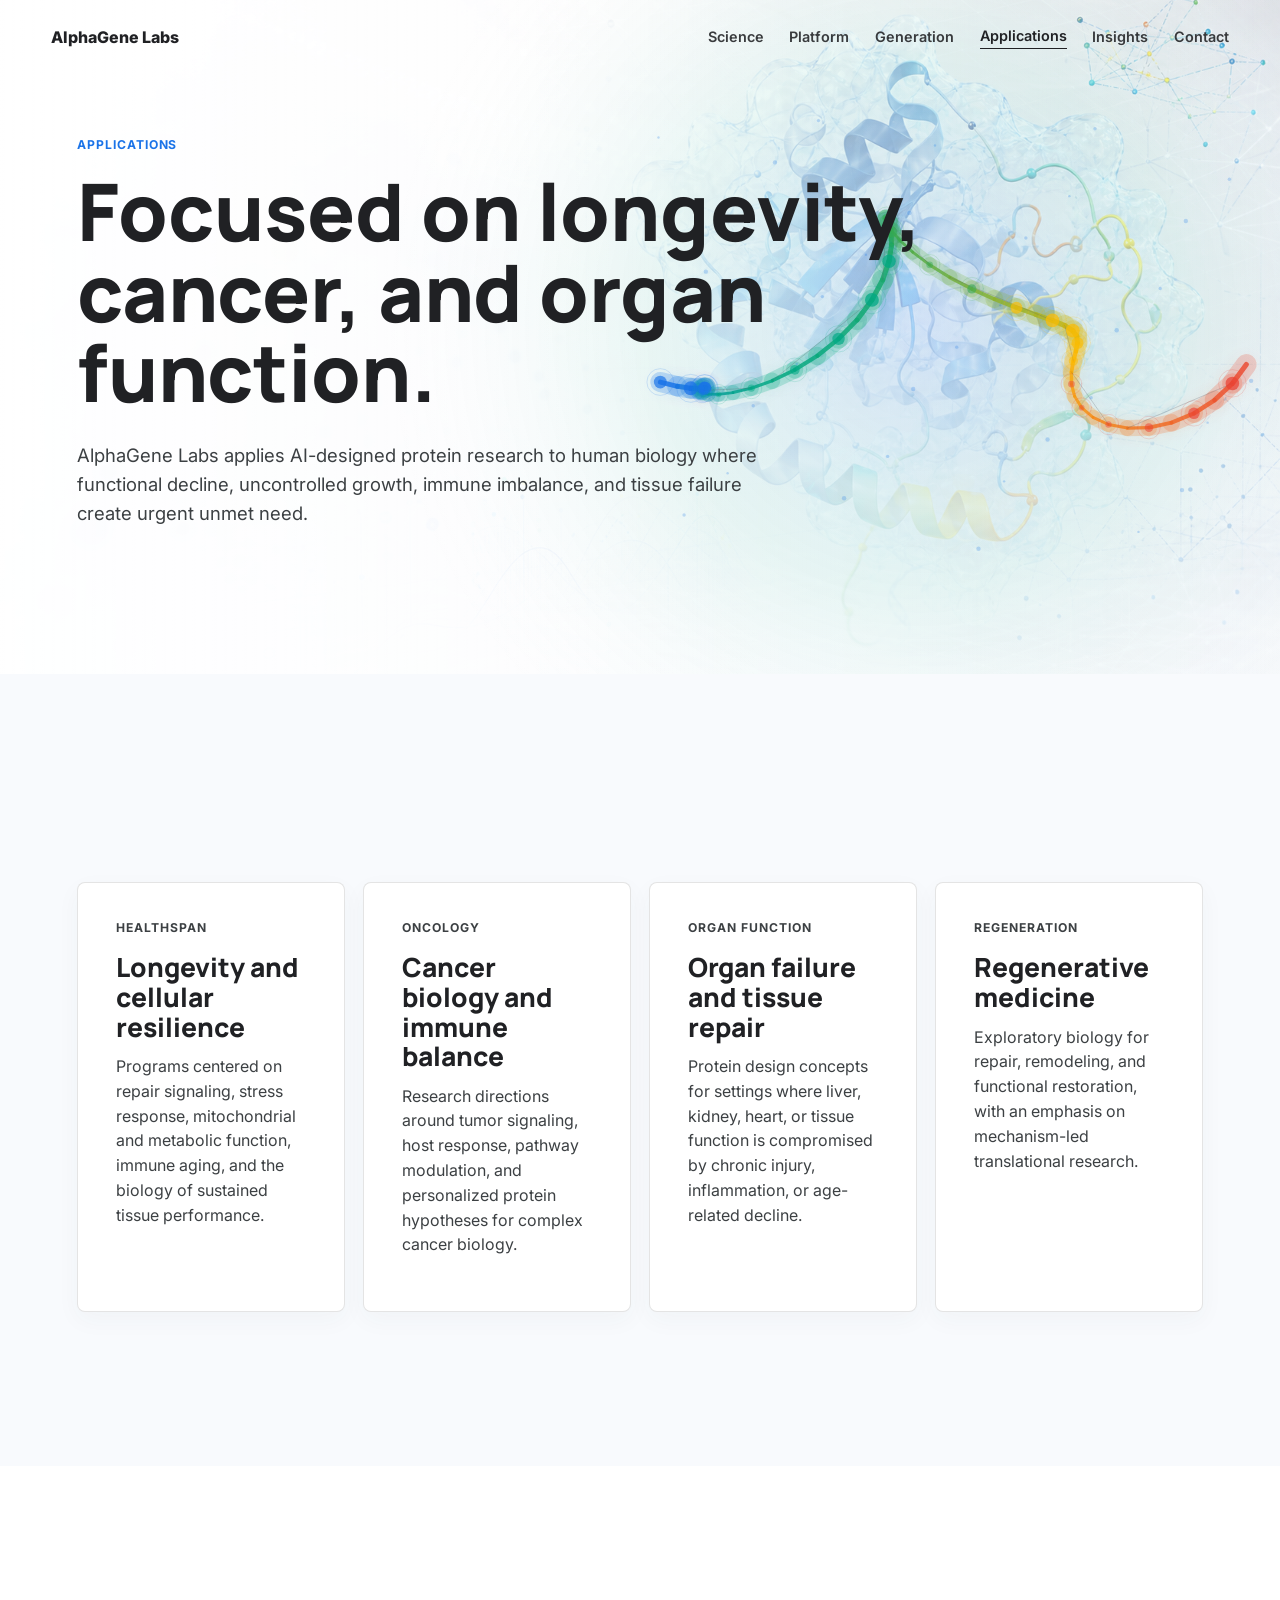
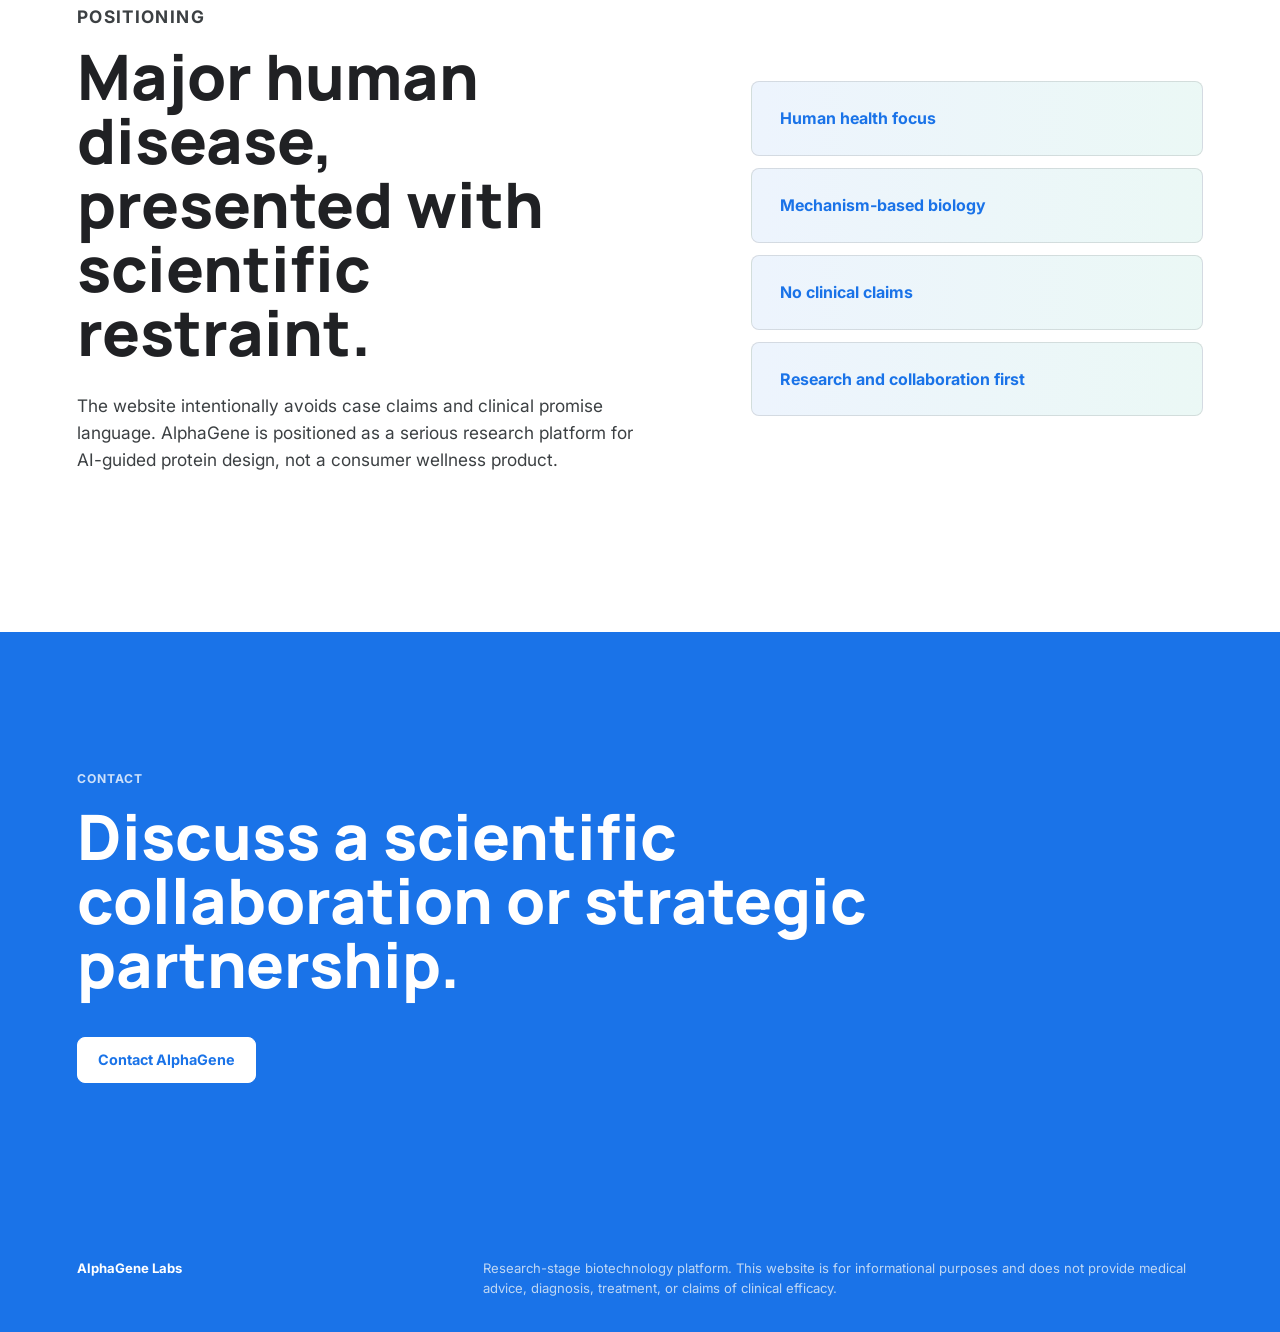
==== applications.html @ 5cdb056f "Simplify contact to email only" ====
<!doctype html>
<html lang="en">
  <head>
    <meta charset="UTF-8" />
    <meta name="viewport" content="width=device-width, initial-scale=1.0" />
    <meta
      name="description"
      content="AlphaGene Labs applications in longevity biology, oncology, organ failure, immune resilience, and regenerative medicine."
    />
    <title>Applications | AlphaGene Labs</title>
    <link rel="preconnect" href="https://fonts.googleapis.com" />
    <link rel="preconnect" href="https://fonts.gstatic.com" crossorigin />
    <link
      href="https://fonts.googleapis.com/css2?family=Inter:wght@400;500;600;700;800&amp;family=Manrope:wght@500;600;700;800&amp;display=swap"
      rel="stylesheet"
    />
    <link rel="stylesheet" href="styles.css?v=contact-email-1" />
  </head>
  <body>
    <header class="site-header" data-header>
      <a class="brand" href="index.html" aria-label="AlphaGene Labs home">
        <span>AlphaGene Labs</span>
      </a>
      <button class="nav-toggle" type="button" aria-expanded="false" aria-controls="primary-nav" data-nav-toggle>
        <span></span>
        <span></span>
      </button>
      <nav class="primary-nav" id="primary-nav" data-nav>
        <a href="science.html">Science</a>
        <a href="platform.html">Platform</a>
        <a href="generation.html">Generation</a>
        <a href="applications.html" aria-current="page">Applications</a>
        <a href="insights.html">Insights</a>
        <a href="contact.html">Contact</a>
      </nav>
    </header>

    <main>
      <section class="page-hero">
        <div class="page-hero-media" aria-hidden="true">
          <img src="assets/alphagene-hero-ai.png" alt="" />
        </div>
        <div class="page-hero-copy reveal">
          <p class="eyebrow">Applications</p>
          <h1>Focused on longevity, cancer, and organ function.</h1>
          <p>
            AlphaGene Labs applies AI-designed protein research to human biology where functional decline, uncontrolled
            growth, immune imbalance, and tissue failure create urgent unmet need.
          </p>
        </div>
      </section>

      <section class="section applications">
        <div class="application-list application-list-large reveal">
          <article>
            <p class="label">Healthspan</p>
            <h3>Longevity and cellular resilience</h3>
            <p>
              Programs centered on repair signaling, stress response, mitochondrial and metabolic function, immune aging,
              and the biology of sustained tissue performance.
            </p>
          </article>
          <article>
            <p class="label">Oncology</p>
            <h3>Cancer biology and immune balance</h3>
            <p>
              Research directions around tumor signaling, host response, pathway modulation, and personalized protein
              hypotheses for complex cancer biology.
            </p>
          </article>
          <article>
            <p class="label">Organ function</p>
            <h3>Organ failure and tissue repair</h3>
            <p>
              Protein design concepts for settings where liver, kidney, heart, or tissue function is compromised by chronic
              injury, inflammation, or age-related decline.
            </p>
          </article>
          <article>
            <p class="label">Regeneration</p>
            <h3>Regenerative medicine</h3>
            <p>
              Exploratory biology for repair, remodeling, and functional restoration, with an emphasis on mechanism-led
              translational research.
            </p>
          </article>
        </div>
      </section>

      <section class="feature-panel">
        <div class="feature-copy reveal">
          <p class="eyebrow">Positioning</p>
          <h2>Major human disease, presented with scientific restraint.</h2>
          <p>
            The website intentionally avoids case claims and clinical promise language. AlphaGene is positioned as a serious research
            platform for AI-guided protein design, not a consumer wellness product.
          </p>
        </div>
        <div class="signal-stack reveal" aria-label="Application principles">
          <span>Human health focus</span>
          <span>Mechanism-based biology</span>
          <span>No clinical claims</span>
          <span>Research and collaboration first</span>
        </div>
      </section>

      <section class="page-cta">
        <div class="reveal">
          <p class="eyebrow">Contact</p>
          <h2>Discuss a scientific collaboration or strategic partnership.</h2>
          <a class="button primary" href="contact.html">Contact AlphaGene</a>
        </div>
      </section>
    </main>

    <footer class="site-footer">
      <p>AlphaGene Labs</p>
      <p>
        Research-stage biotechnology platform. This website is for informational purposes and does not provide medical
        advice, diagnosis, treatment, or claims of clinical efficacy.
      </p>
    </footer>

    <script src="script.js?v=hero-image-1"></script>
  </body>
</html>
---- styles.css ----
:root {
  --ink: #202124;
  --ink-soft: #3c4043;
  --muted: #5f6368;
  --paper: #ffffff;
  --paper-deep: #f8fafd;
  --paper-warm: #f1f5fb;
  --line: rgba(32, 33, 36, 0.12);
  --sage: #00a884;
  --sage-dark: #1a73e8;
  --clay: #fbbc04;
  --rose: #ea4335;
  --mist: #e8f0fe;
  --white: #ffffff;
  --shadow: 0 24px 80px rgba(60, 64, 67, 0.14);
}

* {
  box-sizing: border-box;
}

html {
  scroll-behavior: smooth;
}

body {
  margin: 0;
  color: var(--ink);
  background: var(--paper);
  font-family: "Inter", Arial, sans-serif;
  font-size: 16px;
  line-height: 1.55;
}

body.nav-open {
  overflow: hidden;
}

a {
  color: inherit;
  text-decoration: none;
}

img {
  display: block;
  max-width: 100%;
}

button,
input,
select,
textarea {
  font: inherit;
}

.site-header {
  position: fixed;
  z-index: 20;
  top: 0;
  left: 0;
  right: 0;
  display: flex;
  align-items: center;
  justify-content: space-between;
  min-height: 74px;
  padding: 18px clamp(18px, 4vw, 56px);
  color: var(--ink);
  transition: background 220ms ease, color 220ms ease, border-color 220ms ease;
}

.site-header.is-scrolled {
  color: var(--ink);
  background: rgba(255, 255, 255, 0.9);
  border-bottom: 1px solid var(--line);
  backdrop-filter: blur(18px);
}

.brand {
  display: inline-flex;
  align-items: center;
  flex: 0 0 auto;
  color: var(--ink);
  font-weight: 800;
  letter-spacing: 0;
}

.brand-logo {
  display: block;
  width: clamp(168px, 16vw, 230px);
  height: auto;
  mix-blend-mode: multiply;
}

.primary-nav {
  display: flex;
  align-items: center;
  gap: clamp(16px, 2vw, 30px);
  font-size: 0.9rem;
  font-weight: 600;
}

.primary-nav a {
  opacity: 0.88;
  transition: opacity 180ms ease;
}

.primary-nav a:hover {
  opacity: 1;
}

.primary-nav a[aria-current="page"] {
  opacity: 1;
  border-bottom: 1px solid currentColor;
}

.nav-toggle {
  display: none;
  width: 44px;
  height: 44px;
  border: 1px solid currentColor;
  border-radius: 8px;
  color: inherit;
  background: transparent;
  align-items: center;
  justify-content: center;
  flex-direction: column;
  gap: 5px;
}

.nav-toggle span {
  width: 16px;
  height: 1px;
  background: currentColor;
}

.hero {
  position: relative;
  min-height: 94svh;
  display: grid;
  align-items: end;
  padding: 112px clamp(20px, 6vw, 84px) 82px;
  color: var(--ink);
  overflow: hidden;
  isolation: isolate;
}

.hero::before {
  content: "";
  position: absolute;
  inset: 0;
  z-index: -1;
  background:
    linear-gradient(90deg, rgba(255, 255, 255, 0.98) 0%, rgba(255, 255, 255, 0.86) 42%, rgba(255, 255, 255, 0.18) 100%),
    linear-gradient(180deg, rgba(255, 255, 255, 0.08), rgba(248, 250, 253, 0.96));
}

.hero-media {
  position: absolute;
  inset: 0;
  z-index: -2;
  background: var(--paper);
}

.hero-media img {
  width: 100%;
  height: 100%;
  object-fit: cover;
  object-position: 62% center;
  opacity: 0.82;
  transform: scale(1.02);
}

.protein-canvas {
  position: absolute;
  inset: 0;
  z-index: 0;
  width: 100%;
  height: 100%;
  opacity: 1;
  pointer-events: none;
}

.hero-content {
  position: relative;
  z-index: 1;
  max-width: 980px;
}

.eyebrow,
.section-kicker,
.label {
  margin: 0 0 18px;
  color: var(--sage-dark);
  font-size: 0.76rem;
  font-weight: 700;
  line-height: 1.2;
  text-transform: uppercase;
  letter-spacing: 0.08em;
}

.hero .eyebrow {
  color: var(--sage-dark);
}

h1,
h2,
h3,
p {
  margin-top: 0;
}

h1,
h2 {
  font-family: "Manrope", "Inter", Arial, sans-serif;
  font-weight: 800;
  line-height: 1.02;
  letter-spacing: 0;
}

h1 {
  max-width: 1020px;
  margin-bottom: 28px;
  font-size: clamp(3.15rem, 6.2vw, 6rem);
}

h2 {
  max-width: 760px;
  margin-bottom: 28px;
  font-size: clamp(2.35rem, 4.9vw, 5.1rem);
}

h3 {
  margin-bottom: 12px;
  font-size: 1.05rem;
  line-height: 1.22;
}

.hero-copy {
  max-width: 640px;
  margin-bottom: 34px;
  color: var(--ink-soft);
  font-size: clamp(1.05rem, 1.4vw, 1.32rem);
}

.hero-actions,
.contact-links {
  display: flex;
  flex-wrap: wrap;
  gap: 12px;
}

.button {
  display: inline-flex;
  align-items: center;
  justify-content: center;
  min-height: 46px;
  padding: 0 20px;
  border: 1px solid currentColor;
  border-radius: 8px;
  font-size: 0.9rem;
  font-weight: 700;
  transition: transform 180ms ease, background 180ms ease, color 180ms ease, border-color 180ms ease;
}

.button:hover {
  transform: translateY(-1px);
}

.button.primary {
  border-color: var(--sage-dark);
  color: var(--white);
  background: var(--sage-dark);
}

.hero .button.primary {
  border-color: var(--sage-dark);
  color: var(--white);
  background: var(--sage-dark);
}

.button.ghost {
  color: var(--sage-dark);
  border-color: rgba(26, 115, 232, 0.34);
  background: rgba(255, 255, 255, 0.76);
}

.hero-footer {
  position: absolute;
  z-index: 1;
  left: clamp(20px, 6vw, 84px);
  right: clamp(20px, 6vw, 84px);
  bottom: 26px;
  display: flex;
  justify-content: space-between;
  gap: 20px;
  padding-top: 18px;
  border-top: 1px solid rgba(26, 115, 232, 0.18);
  color: var(--muted);
  font-size: 0.82rem;
  font-weight: 600;
  text-transform: uppercase;
  letter-spacing: 0.08em;
}

.page-hero {
  position: relative;
  min-height: 70svh;
  display: grid;
  align-items: end;
  padding: 138px clamp(20px, 6vw, 84px) clamp(74px, 10vw, 132px);
  color: var(--ink);
  overflow: hidden;
  isolation: isolate;
}

.page-hero::before {
  content: "";
  position: absolute;
  inset: 0;
  z-index: -1;
  background:
    linear-gradient(90deg, rgba(255, 255, 255, 0.96), rgba(255, 255, 255, 0.72) 48%, rgba(255, 255, 255, 0.08)),
    linear-gradient(180deg, rgba(255, 255, 255, 0.02), rgba(248, 250, 253, 0.88));
}

.page-hero-media {
  position: absolute;
  inset: 0;
  z-index: -2;
  background: var(--paper);
}

.page-hero-media img {
  width: 100%;
  height: 100%;
  object-fit: cover;
  object-position: 62% center;
  opacity: 0.94;
}

.page-hero-copy {
  position: relative;
  z-index: 1;
  max-width: 990px;
}

.page-hero-copy h1 {
  max-width: 990px;
}

.page-hero-copy p:last-child {
  max-width: 680px;
  color: var(--ink-soft);
  font-size: clamp(1.05rem, 1.45vw, 1.34rem);
}

.generation-hero {
  min-height: 62svh;
}

.page-lede {
  display: grid;
  grid-template-columns: minmax(160px, 0.5fr) minmax(0, 1.5fr);
  gap: clamp(24px, 6vw, 92px);
  padding: clamp(76px, 11vw, 150px) clamp(20px, 6vw, 84px);
  background: var(--white);
}

.intro-band {
  display: grid;
  grid-template-columns: minmax(160px, 0.5fr) minmax(0, 1.5fr);
  gap: clamp(24px, 6vw, 92px);
  padding: clamp(76px, 11vw, 150px) clamp(20px, 6vw, 84px);
  background: var(--white);
}

.intro-statement p {
  max-width: 1040px;
  margin: 0;
  font-family: "Manrope", "Inter", Arial, sans-serif;
  font-size: clamp(2rem, 3.65vw, 4.15rem);
  font-weight: 700;
  line-height: 1.08;
}

.section {
  padding: clamp(82px, 12vw, 164px) clamp(20px, 6vw, 84px);
}

.split {
  display: grid;
  grid-template-columns: minmax(280px, 0.92fr) minmax(0, 1.08fr);
  gap: clamp(36px, 7vw, 110px);
  align-items: start;
}

.section-body > p,
.feature-copy p,
.contact-copy p {
  max-width: 710px;
  color: var(--ink-soft);
  font-size: 1.08rem;
}

.science-grid {
  display: grid;
  grid-template-columns: repeat(2, minmax(0, 1fr));
  gap: 18px;
  margin-top: 46px;
  background: transparent;
  border: 0;
}

.science-grid article {
  min-height: 220px;
  padding: clamp(22px, 3vw, 34px);
  border: 1px solid var(--line);
  border-radius: 8px;
  background: var(--white);
  box-shadow: 0 8px 24px rgba(60, 64, 67, 0.04);
}

.science-grid span,
.step span {
  display: block;
  margin-bottom: 42px;
  color: var(--sage-dark);
  font-size: 0.82rem;
  font-weight: 700;
}

.science-grid p,
.step p,
.application-list p,
.insight-grid p {
  color: var(--ink-soft);
}

.platform {
  padding: clamp(82px, 12vw, 164px) clamp(20px, 6vw, 84px);
  background: var(--paper-warm);
  color: var(--ink);
}

.page-platform {
  padding-top: clamp(78px, 11vw, 140px);
}

.platform .eyebrow {
  color: var(--sage-dark);
}

.platform-inner {
  max-width: 1320px;
  margin: 0 auto;
}

.workflow {
  display: grid;
  grid-template-columns: repeat(5, minmax(190px, 1fr));
  gap: 16px;
  margin-top: 62px;
  overflow-x: auto;
  background: transparent;
  border: 0;
}

.step {
  min-height: 330px;
  padding: 28px;
  border: 1px solid rgba(26, 115, 232, 0.16);
  border-radius: 8px;
  background: var(--white);
  box-shadow: 0 8px 28px rgba(60, 64, 67, 0.06);
}

.step p {
  color: var(--ink-soft);
}

.applications {
  background: var(--paper-deep);
}

.application-list {
  display: grid;
  grid-template-columns: repeat(4, minmax(0, 1fr));
  gap: 18px;
  margin-top: 54px;
  background: transparent;
  border: 0;
}

.application-list article {
  min-height: 340px;
  padding: clamp(24px, 3vw, 38px);
  border: 1px solid var(--line);
  border-radius: 8px;
  background: var(--white);
  box-shadow: 0 8px 24px rgba(60, 64, 67, 0.04);
}

.application-list h3 {
  max-width: 260px;
  font-family: "Manrope", "Inter", Arial, sans-serif;
  font-size: 1.65rem;
  font-weight: 800;
  line-height: 1.12;
}

.label {
  color: var(--sage-dark);
}

.feature-panel {
  display: grid;
  grid-template-columns: minmax(280px, 0.95fr) minmax(280px, 0.75fr);
  gap: clamp(40px, 8vw, 120px);
  align-items: center;
  padding: clamp(78px, 11vw, 152px) clamp(20px, 6vw, 84px);
  background: var(--white);
}

.signal-stack {
  display: grid;
  gap: 12px;
}

.signal-stack span {
  display: block;
  padding: 24px 28px;
  border: 1px solid var(--line);
  border-radius: 8px;
  background: linear-gradient(90deg, rgba(26, 115, 232, 0.08), rgba(0, 168, 132, 0.08));
  color: var(--sage-dark);
  font-weight: 700;
}

.insights {
  background: var(--paper);
}

.insight-grid {
  display: grid;
  grid-template-columns: repeat(3, minmax(0, 1fr));
  gap: 18px;
  margin-top: 50px;
}

.insight-grid article {
  display: flex;
  min-height: 280px;
  flex-direction: column;
  justify-content: space-between;
  padding: 28px;
  border: 1px solid var(--line);
  border-radius: 8px;
  background: var(--white);
  box-shadow: 0 10px 30px rgba(60, 64, 67, 0.04);
}

.insight-grid article > p {
  color: var(--sage-dark);
  font-size: 0.78rem;
  font-weight: 700;
  text-transform: uppercase;
  letter-spacing: 0.08em;
}

.insight-grid h3 {
  font-family: "Manrope", "Inter", Arial, sans-serif;
  font-size: clamp(1.8rem, 3vw, 2.5rem);
  font-weight: 800;
  line-height: 1.1;
}

.insight-grid a {
  width: fit-content;
  border-bottom: 1px solid currentColor;
  color: var(--sage-dark);
  font-weight: 700;
}

.contact {
  padding: clamp(82px, 12vw, 164px) clamp(20px, 6vw, 84px);
  background: var(--paper-warm);
}

.contact-minimal {
  display: block;
}

.contact-minimal .contact-copy {
  max-width: 980px;
}

.generation-section {
  display: grid;
  grid-template-columns: minmax(280px, 0.48fr) minmax(0, 1fr);
  gap: clamp(32px, 6vw, 86px);
  align-items: center;
  padding: clamp(70px, 10vw, 130px) clamp(20px, 6vw, 84px);
  background: var(--paper);
}

.generation-copy p:not(.eyebrow) {
  max-width: 580px;
  color: var(--ink-soft);
  font-size: 1.06rem;
}

.generation-video {
  position: relative;
  min-height: 520px;
  border: 1px solid rgba(26, 115, 232, 0.14);
  border-radius: 16px;
  overflow: hidden;
  background:
    radial-gradient(circle at 72% 36%, rgba(0, 168, 132, 0.16), transparent 32%),
    radial-gradient(circle at 32% 24%, rgba(26, 115, 232, 0.14), transparent 34%),
    linear-gradient(135deg, #ffffff, #f7faff 54%, #eef6ff);
  box-shadow: 0 28px 90px rgba(60, 64, 67, 0.12);
}

.protein-process-canvas {
  position: absolute;
  inset: 0;
  width: 100%;
  height: 100%;
}

.generation-stage-labels {
  position: absolute;
  left: 24px;
  right: 24px;
  bottom: 22px;
  display: grid;
  grid-template-columns: repeat(6, minmax(0, 1fr));
  gap: 8px;
}

.generation-stage-labels span {
  min-height: 42px;
  display: inline-flex;
  align-items: center;
  justify-content: center;
  border: 1px solid rgba(26, 115, 232, 0.16);
  border-radius: 999px;
  padding: 8px 10px;
  color: var(--ink-soft);
  background: rgba(255, 255, 255, 0.72);
  font-size: 0.72rem;
  font-weight: 800;
  text-align: center;
  backdrop-filter: blur(14px);
}

.generation-steps {
  display: grid;
  grid-template-columns: repeat(4, minmax(0, 1fr));
  gap: 18px;
  background: var(--paper-warm);
}

.generation-steps article {
  min-height: 250px;
  padding: clamp(24px, 3vw, 34px);
  border: 1px solid var(--line);
  border-radius: 8px;
  background: var(--white);
  box-shadow: 0 8px 24px rgba(60, 64, 67, 0.04);
}

.generation-steps span {
  display: block;
  margin-bottom: 48px;
  color: var(--sage-dark);
  font-size: 0.82rem;
  font-weight: 800;
}

.generation-steps p {
  color: var(--ink-soft);
}

.content-rows {
  display: grid;
  gap: 16px;
  padding: 0;
  background: var(--paper);
}

.content-row {
  display: grid;
  grid-template-columns: minmax(180px, 0.42fr) minmax(0, 1.25fr);
  gap: clamp(28px, 6vw, 96px);
  padding: clamp(46px, 7vw, 88px) clamp(20px, 6vw, 84px);
  border: 1px solid var(--line);
  border-radius: 8px;
  background: var(--white);
}

.content-row h2 {
  max-width: 840px;
  font-size: clamp(2.2rem, 4.4vw, 4.5rem);
}

.content-row p:not(.label) {
  max-width: 760px;
  color: var(--ink-soft);
  font-size: 1.1rem;
}

.thesis-grid {
  display: grid;
  grid-template-columns: repeat(2, minmax(0, 1fr));
  gap: 18px;
  background: transparent;
  border: 0;
}

.thesis-grid article {
  min-height: 220px;
  padding: clamp(24px, 3vw, 36px);
  border: 1px solid var(--line);
  border-radius: 8px;
  background: var(--white);
}

.thesis-grid h3 {
  font-family: "Manrope", "Inter", Arial, sans-serif;
  font-size: 1.85rem;
  font-weight: 800;
}

.thesis-grid p {
  color: var(--ink-soft);
}

.application-list-large article {
  min-height: 420px;
}

.article-list {
  display: grid;
  gap: 18px;
  background: transparent;
  border: 0;
}

.article-list article {
  display: grid;
  grid-template-columns: minmax(140px, 0.25fr) minmax(260px, 0.8fr) minmax(220px, 0.6fr) auto;
  gap: clamp(18px, 4vw, 64px);
  align-items: start;
  padding: clamp(30px, 5vw, 58px);
  border: 1px solid var(--line);
  border-radius: 8px;
  background: var(--white);
}

.article-list h2 {
  margin-bottom: 0;
  font-size: clamp(1.8rem, 3vw, 3.2rem);
  line-height: 1.05;
}

.article-list p:not(.label) {
  color: var(--ink-soft);
}

.article-list a {
  width: max-content;
  border-bottom: 1px solid currentColor;
  color: var(--sage-dark);
  font-weight: 700;
}

.page-cta {
  padding: clamp(78px, 11vw, 150px) clamp(20px, 6vw, 84px);
  background: var(--sage-dark);
  color: var(--white);
}

.page-cta .eyebrow {
  color: rgba(255, 255, 255, 0.78);
}

.page-cta h2 {
  max-width: 960px;
}

.page-cta .button.primary {
  margin-top: 12px;
  border-color: var(--white);
  color: var(--sage-dark);
  background: var(--white);
}

.intake-layout {
  padding-top: clamp(74px, 10vw, 132px);
}

.contact-links {
  margin-top: clamp(32px, 5vw, 62px);
}

.contact-links a {
  display: inline-flex;
  align-items: center;
  min-height: 54px;
  border-bottom: 1px solid currentColor;
  color: var(--sage-dark);
  font-family: "Manrope", "Inter", Arial, sans-serif;
  font-size: clamp(1.35rem, 3vw, 2.8rem);
  font-weight: 800;
  line-height: 1.05;
}

.site-footer {
  display: flex;
  justify-content: space-between;
  gap: 34px;
  padding: 34px clamp(20px, 6vw, 84px);
  color: rgba(255, 253, 248, 0.72);
  background: var(--sage-dark);
  font-size: 0.82rem;
}

.site-footer p {
  max-width: 720px;
  margin: 0;
}

.site-footer p:first-child {
  color: var(--white);
  font-weight: 700;
}

.reveal {
  opacity: 0;
  transform: translateY(18px);
  transition: opacity 700ms ease, transform 700ms ease;
}

.reveal.is-visible {
  opacity: 1;
  transform: translateY(0);
}

@media (max-width: 1080px) {
  .split,
  .feature-panel,
  .contact,
  .content-row,
  .generation-section {
    grid-template-columns: 1fr;
  }

  .application-list,
  .insight-grid,
  .thesis-grid,
  .generation-steps {
    grid-template-columns: repeat(2, minmax(0, 1fr));
  }

  .generation-stage-labels {
    grid-template-columns: repeat(3, minmax(0, 1fr));
  }

  .article-list article {
    grid-template-columns: 1fr;
  }
}

@media (max-width: 760px) {
  .site-header {
    min-height: 66px;
    padding: 14px 18px;
  }

  .brand-logo {
    width: min(56vw, 208px);
  }

  .nav-toggle {
    display: inline-flex;
    z-index: 22;
  }

  .primary-nav {
    position: fixed;
    inset: 0;
    z-index: 21;
    display: grid;
    align-content: center;
    justify-items: center;
    gap: 24px;
    color: var(--ink);
    background: var(--paper);
    font-size: 1.45rem;
    opacity: 0;
    pointer-events: none;
    transform: translateY(-8px);
    transition: opacity 220ms ease, transform 220ms ease;
  }

  body.nav-open .primary-nav {
    opacity: 1;
    pointer-events: auto;
    transform: translateY(0);
  }

  body.nav-open .site-header {
    color: var(--ink);
  }

  .hero {
    min-height: 92svh;
    padding: 110px 20px 92px;
  }

  .hero::before {
    background:
      linear-gradient(90deg, rgba(255, 255, 255, 0.96), rgba(255, 255, 255, 0.72)),
      linear-gradient(180deg, rgba(255, 255, 255, 0.12), rgba(248, 250, 253, 0.96));
  }

  .hero-media img {
    object-position: 68% center;
  }

  h1 {
    font-size: clamp(2.85rem, 12vw, 4.25rem);
  }

  h2 {
    font-size: clamp(2.35rem, 11vw, 4rem);
  }

  .hero-actions {
    align-items: stretch;
    flex-direction: column;
  }

  .button {
    width: 100%;
  }

  .hero-footer {
    position: static;
    display: grid;
    gap: 8px;
    margin-top: 28px;
    font-size: 0.72rem;
  }

  .intro-band {
    grid-template-columns: 1fr;
  }

  .page-hero {
    min-height: 78svh;
    padding: 112px 20px 74px;
  }

  .page-lede {
    grid-template-columns: 1fr;
  }

  .science-grid,
  .application-list,
  .insight-grid,
  .thesis-grid,
  .generation-steps {
    grid-template-columns: 1fr;
  }

  .generation-video {
    min-height: 440px;
  }

  .generation-stage-labels {
    left: 14px;
    right: 14px;
    bottom: 14px;
    grid-template-columns: repeat(2, minmax(0, 1fr));
  }

  .science-grid article,
  .application-list article,
  .insight-grid article {
    min-height: auto;
  }

  .workflow {
    grid-template-columns: 1fr;
    overflow: visible;
  }

  .step {
    min-height: auto;
  }

  .site-footer {
    flex-direction: column;
  }
}

@media (prefers-reduced-motion: reduce) {
  *,
  *::before,
  *::after {
    scroll-behavior: auto !important;
    transition-duration: 0.01ms !important;
    animation-duration: 0.01ms !important;
  }

  .reveal {
    opacity: 1;
    transform: none;
  }
}
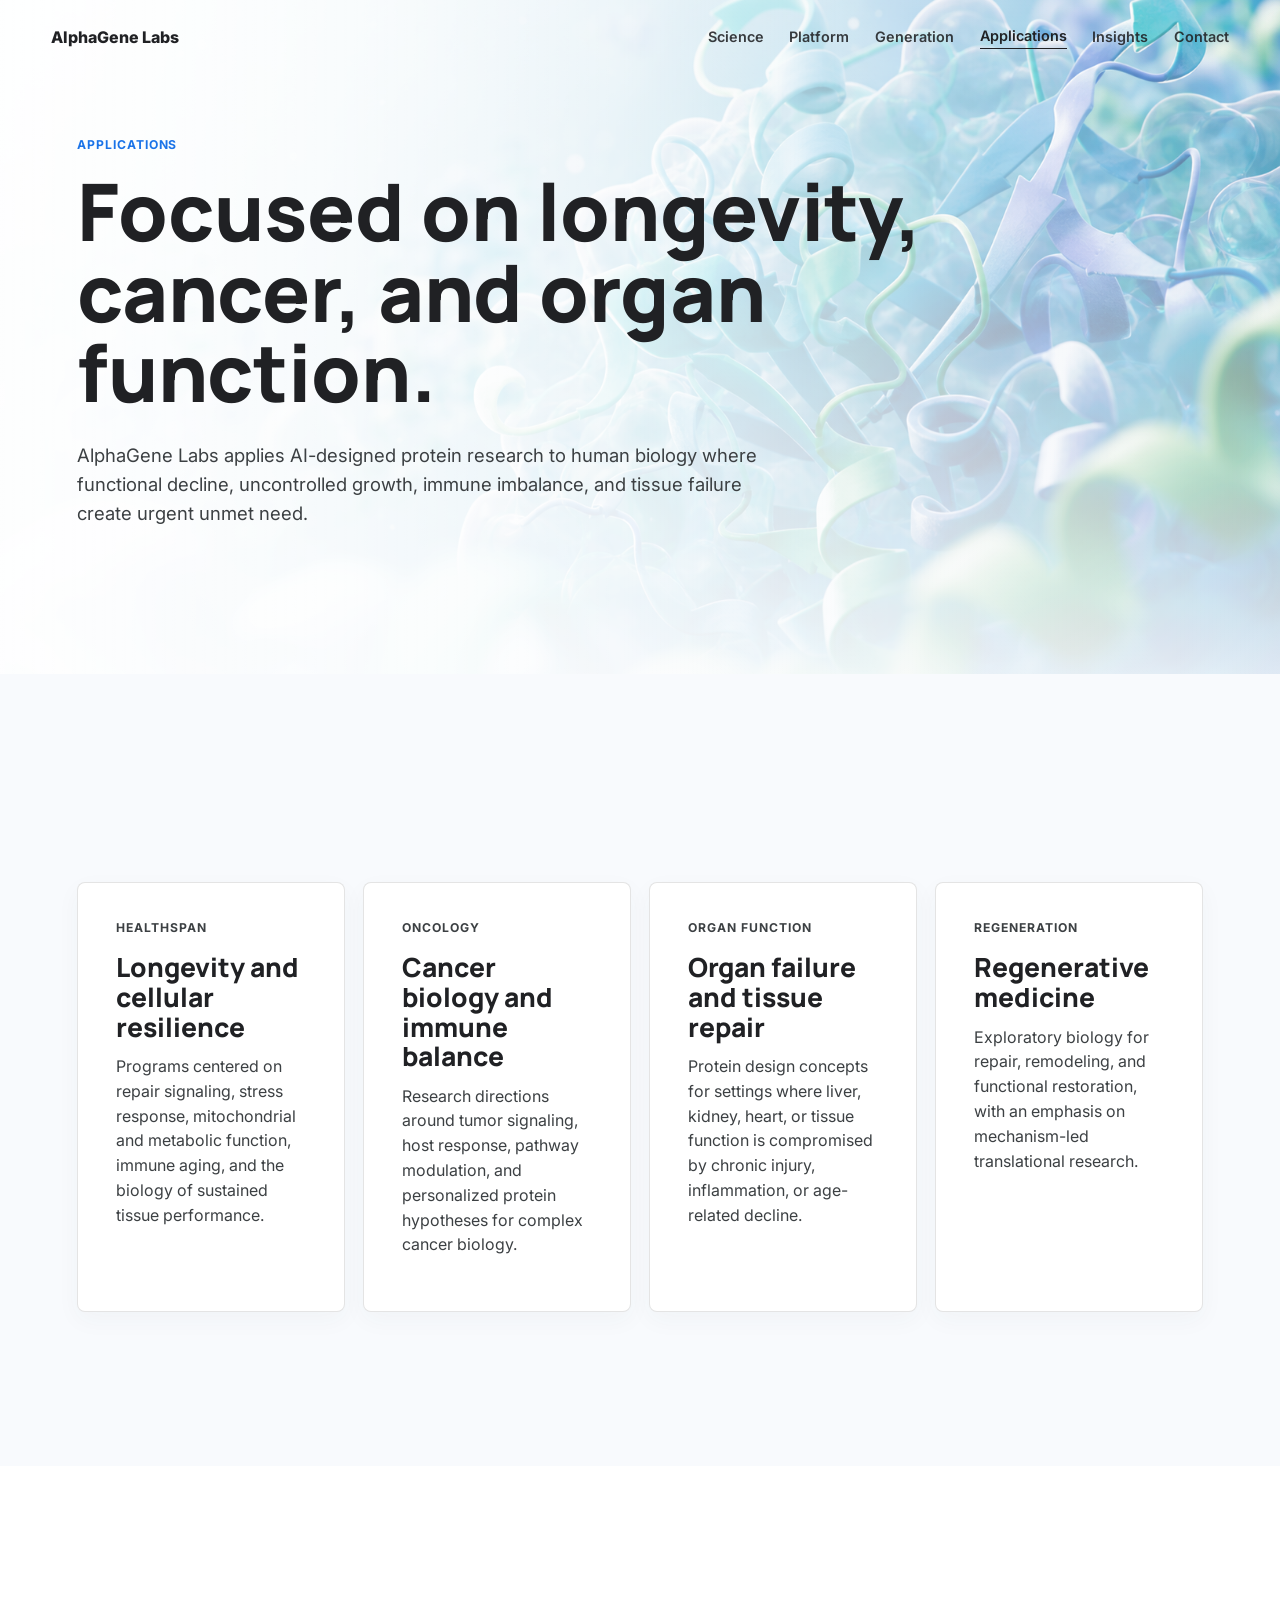
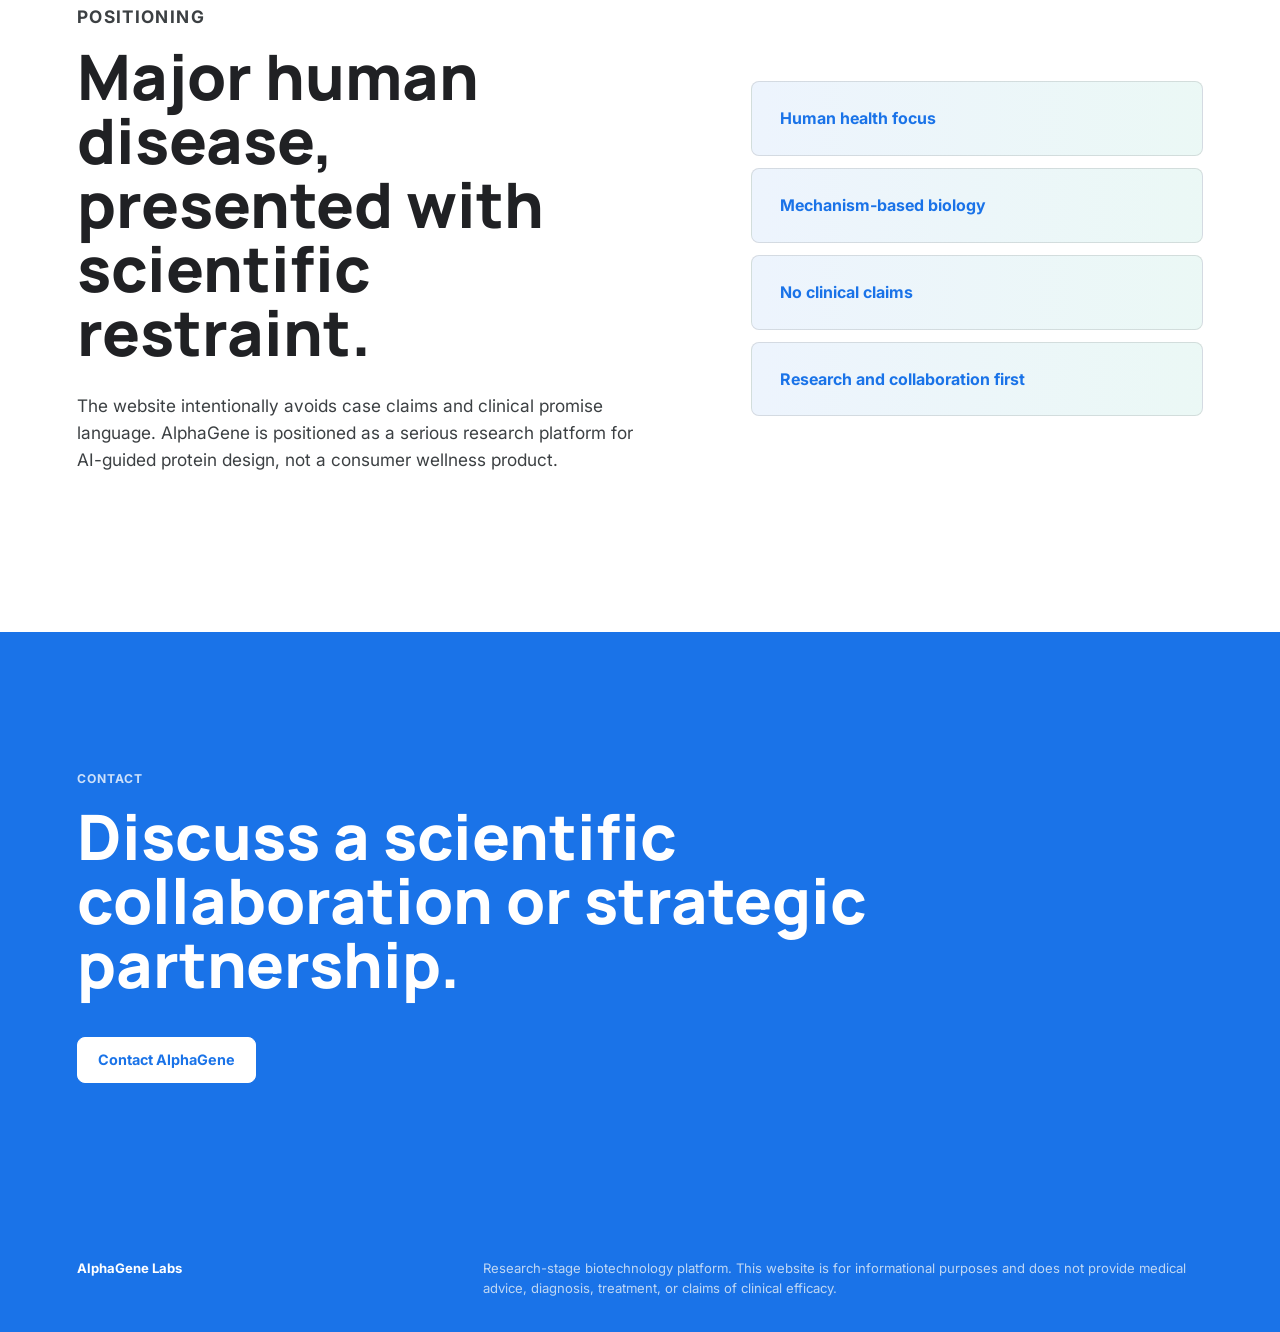
==== commit 1f7d83c1: "Replace hero with soft protein render" ====
--- a/applications.html
+++ b/applications.html
@@ -14,7 +14,7 @@
       href="https://fonts.googleapis.com/css2?family=Inter:wght@400;500;600;700;800&amp;family=Manrope:wght@500;600;700;800&amp;display=swap"
       rel="stylesheet"
     />
-    <link rel="stylesheet" href="styles.css?v=contact-email-1" />
+    <link rel="stylesheet" href="styles.css?v=protein-hero-v2" />
   </head>
   <body>
     <header class="site-header" data-header>
@@ -38,7 +38,7 @@
     <main>
       <section class="page-hero">
         <div class="page-hero-media" aria-hidden="true">
-          <img src="assets/alphagene-hero-ai.png" alt="" />
+          <img src="assets/alphagene-protein-hero-v2.png" alt="" />
         </div>
         <div class="page-hero-copy reveal">
           <p class="eyebrow">Applications</p>
@@ -121,6 +121,6 @@
       </p>
     </footer>
 
-    <script src="script.js?v=hero-image-1"></script>
+    <script src="script.js?v=protein-hero-v2"></script>
   </body>
 </html>
--- a/styles.css
+++ b/styles.css
@@ -168,16 +168,8 @@
   object-position: 62% center;
   opacity: 0.82;
   transform: scale(1.02);
-}
-
-.protein-canvas {
-  position: absolute;
-  inset: 0;
-  z-index: 0;
-  width: 100%;
-  height: 100%;
-  opacity: 1;
-  pointer-events: none;
+  transform-origin: 64% 48%;
+  animation: protein-image-drift 18s ease-in-out infinite alternate;
 }
 
 .hero-content {
@@ -336,6 +328,9 @@
   object-fit: cover;
   object-position: 62% center;
   opacity: 0.94;
+  transform: scale(1.025);
+  transform-origin: 66% 46%;
+  animation: protein-image-drift 18s ease-in-out infinite alternate;
 }
 
 .page-hero-copy {
@@ -846,6 +841,23 @@
 .reveal.is-visible {
   opacity: 1;
   transform: translateY(0);
+}
+
+@keyframes protein-image-drift {
+  0% {
+    transform: scale(1.02) translate3d(0, 0, 0);
+    filter: saturate(1) contrast(1);
+  }
+
+  48% {
+    transform: scale(1.055) translate3d(-1.2%, 0.7%, 0);
+    filter: saturate(1.06) contrast(1.02);
+  }
+
+  100% {
+    transform: scale(1.035) translate3d(1.1%, -0.9%, 0);
+    filter: saturate(1.02) contrast(1.01);
+  }
 }
 
 @media (max-width: 1080px) {
@@ -1020,4 +1032,9 @@
     opacity: 1;
     transform: none;
   }
-}
+
+  .hero-media img,
+  .page-hero-media img {
+    animation: none;
+  }
+}
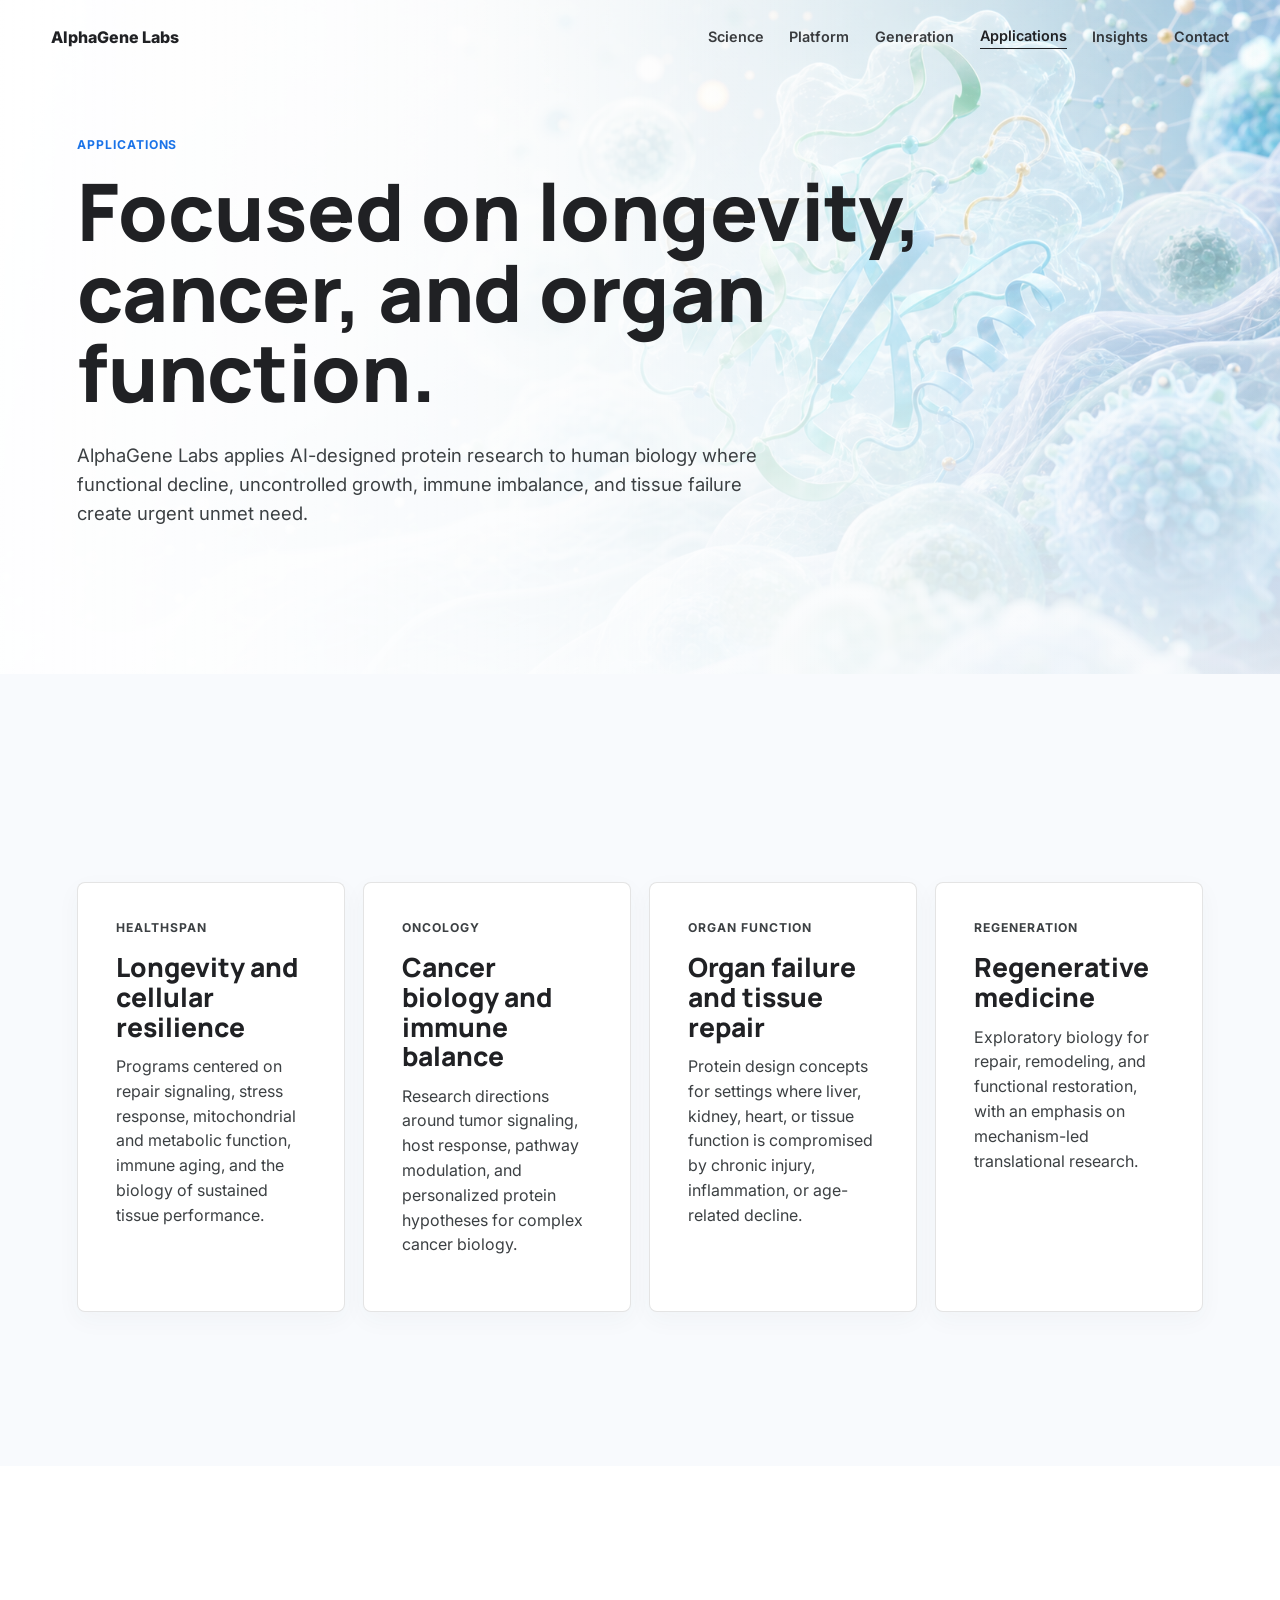
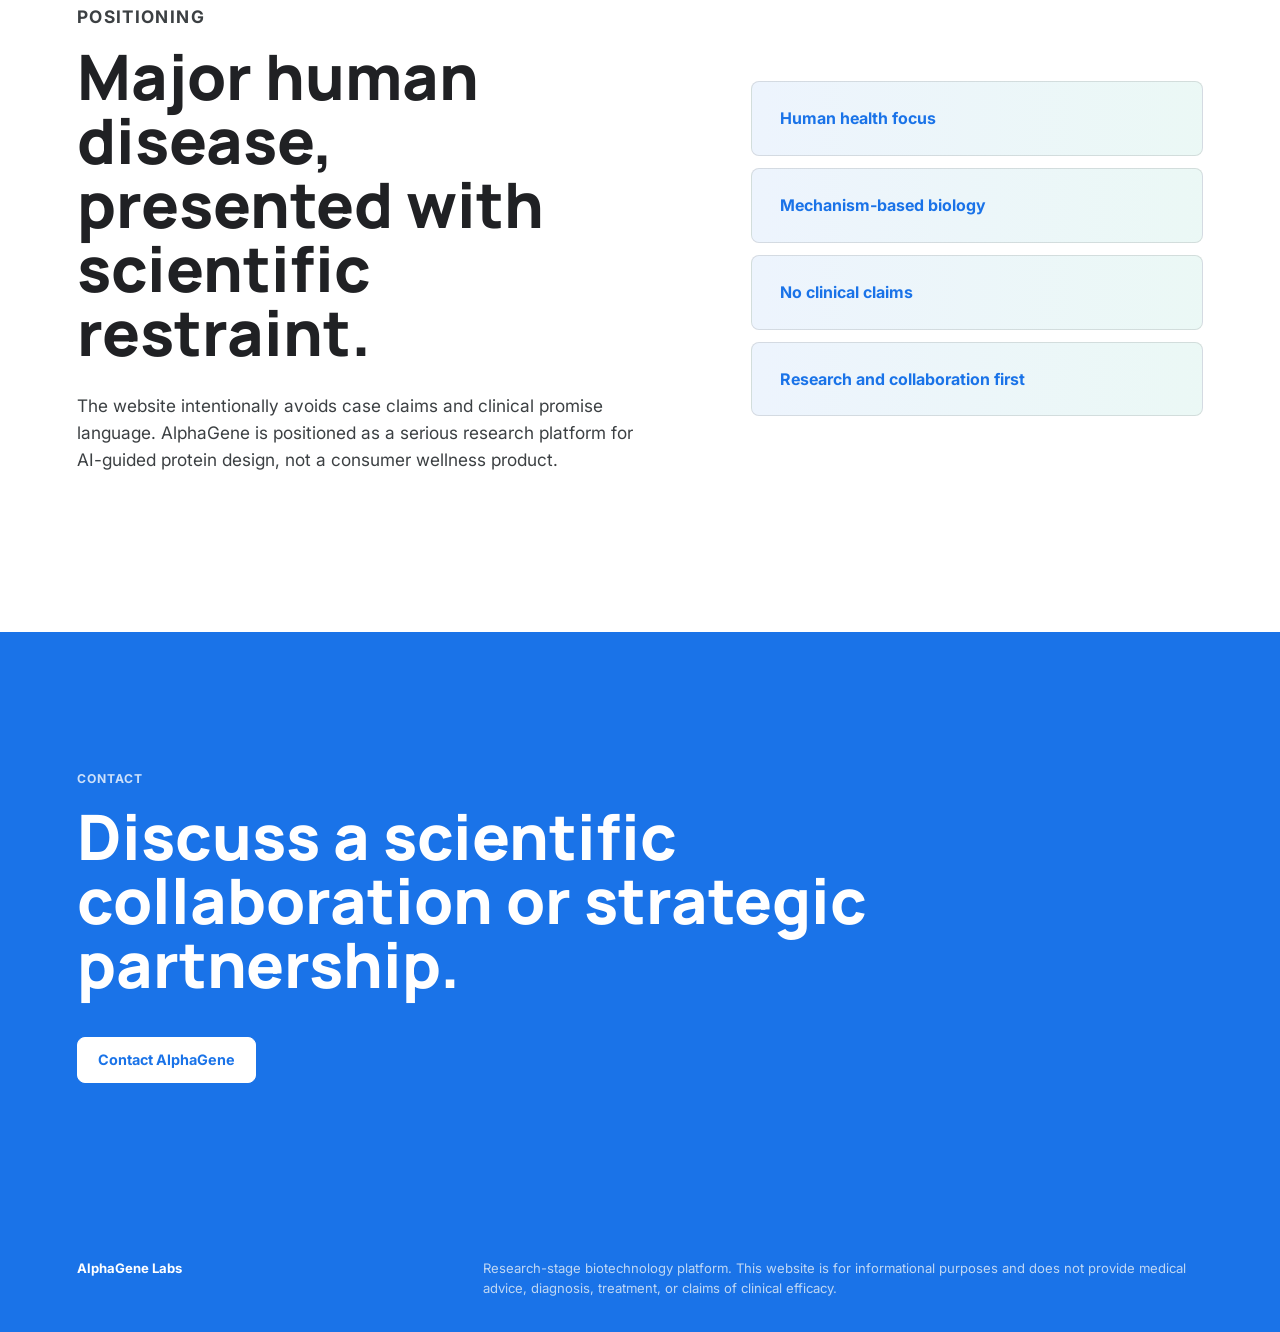
==== commit 1a600290: "Assign distinct page hero images" ====
--- a/applications.html
+++ b/applications.html
@@ -14,7 +14,7 @@
       href="https://fonts.googleapis.com/css2?family=Inter:wght@400;500;600;700;800&amp;family=Manrope:wght@500;600;700;800&amp;display=swap"
       rel="stylesheet"
     />
-    <link rel="stylesheet" href="styles.css?v=protein-hero-v2" />
+    <link rel="stylesheet" href="styles.css?v=section-heroes-1" />
   </head>
   <body>
     <header class="site-header" data-header>
@@ -38,7 +38,7 @@
     <main>
       <section class="page-hero">
         <div class="page-hero-media" aria-hidden="true">
-          <img src="assets/alphagene-protein-hero-v2.png" alt="" />
+          <img src="assets/alphagene-applications-hero.png" alt="" />
         </div>
         <div class="page-hero-copy reveal">
           <p class="eyebrow">Applications</p>
@@ -121,6 +121,6 @@
       </p>
     </footer>
 
-    <script src="script.js?v=protein-hero-v2"></script>
+    <script src="script.js?v=section-heroes-1"></script>
   </body>
 </html>
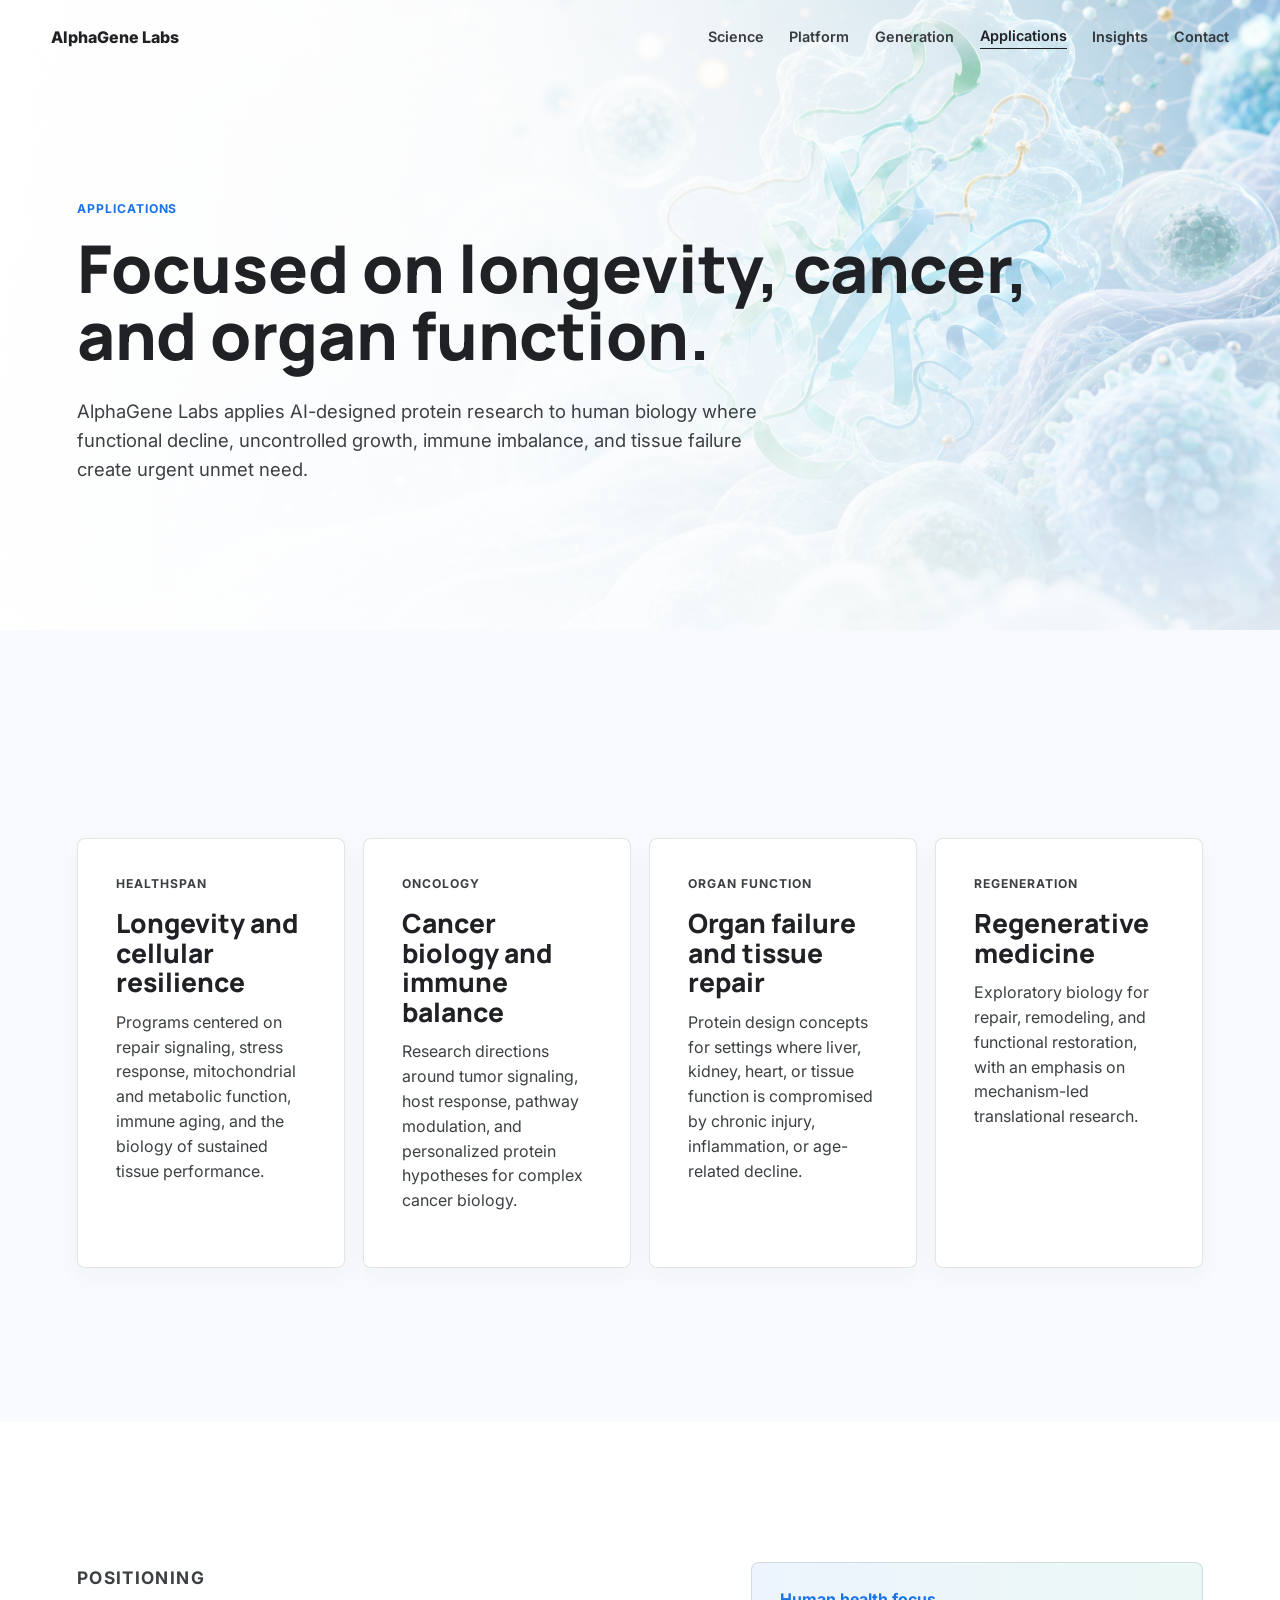
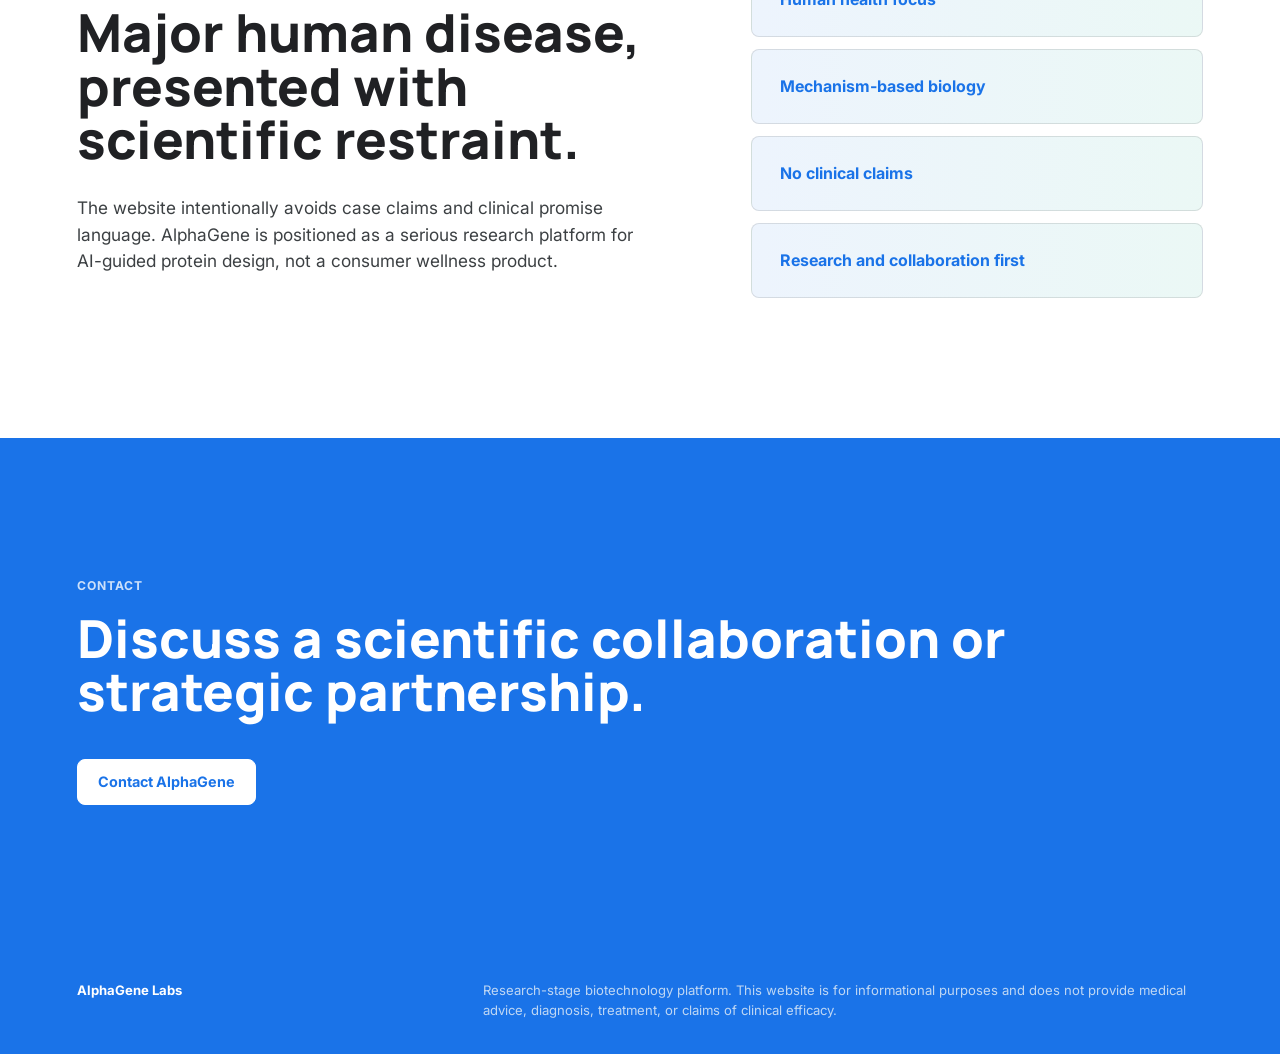
==== commit b70e9b44: "Improve responsive typography and mobile layout" ====
--- a/applications.html
+++ b/applications.html
@@ -14,7 +14,7 @@
       href="https://fonts.googleapis.com/css2?family=Inter:wght@400;500;600;700;800&amp;family=Manrope:wght@500;600;700;800&amp;display=swap"
       rel="stylesheet"
     />
-    <link rel="stylesheet" href="styles.css?v=section-heroes-1" />
+    <link rel="stylesheet" href="styles.css?v=responsive-4" />
   </head>
   <body>
     <header class="site-header" data-header>
@@ -121,6 +121,6 @@
       </p>
     </footer>
 
-    <script src="script.js?v=section-heroes-1"></script>
+    <script src="script.js?v=responsive-4"></script>
   </body>
 </html>
--- a/styles.css
+++ b/styles.css
@@ -172,6 +172,28 @@
   animation: protein-image-drift 18s ease-in-out infinite alternate;
 }
 
+.protein-hero-scene .hero-media {
+  background:
+    radial-gradient(circle at 78% 42%, rgba(0, 168, 132, 0.24), transparent 34%),
+    radial-gradient(circle at 64% 70%, rgba(66, 133, 244, 0.2), transparent 32%),
+    linear-gradient(115deg, #ffffff 0%, #f5fbff 46%, #e8f8f5 100%);
+}
+
+.protein-hero-scene .hero-media img {
+  opacity: 0.1;
+  filter: blur(2px) saturate(1.02);
+  object-position: 72% center;
+}
+
+.protein-hero-canvas {
+  position: absolute;
+  inset: 0;
+  width: 100%;
+  height: 100%;
+  opacity: 0.98;
+  pointer-events: none;
+}
+
 .hero-content {
   position: relative;
   z-index: 1;
@@ -212,13 +234,13 @@
 h1 {
   max-width: 1020px;
   margin-bottom: 28px;
-  font-size: clamp(3.15rem, 6.2vw, 6rem);
+  font-size: clamp(3rem, 5.15vw, 5.25rem);
 }
 
 h2 {
   max-width: 760px;
   margin-bottom: 28px;
-  font-size: clamp(2.35rem, 4.9vw, 5.1rem);
+  font-size: clamp(2.25rem, 4.1vw, 4.45rem);
 }
 
 h3 {
@@ -697,7 +719,7 @@
 
 .content-row h2 {
   max-width: 840px;
-  font-size: clamp(2.2rem, 4.4vw, 4.5rem);
+  font-size: clamp(2.1rem, 3.8vw, 3.85rem);
 }
 
 .content-row p:not(.label) {
@@ -885,7 +907,7 @@
   }
 }
 
-@media (max-width: 760px) {
+@media (max-width: 900px) {
   .site-header {
     min-height: 66px;
     padding: 14px 18px;
@@ -907,10 +929,10 @@
     display: grid;
     align-content: center;
     justify-items: center;
-    gap: 24px;
+    gap: 22px;
     color: var(--ink);
     background: var(--paper);
-    font-size: 1.45rem;
+    font-size: 1.3rem;
     opacity: 0;
     pointer-events: none;
     transform: translateY(-8px);
@@ -926,10 +948,12 @@
   body.nav-open .site-header {
     color: var(--ink);
   }
-
+}
+
+@media (max-width: 760px) {
   .hero {
-    min-height: 92svh;
-    padding: 110px 20px 92px;
+    min-height: 88svh;
+    padding: 96px 20px 64px;
   }
 
   .hero::before {
@@ -942,12 +966,22 @@
     object-position: 68% center;
   }
 
+  .protein-hero-scene .hero-media img {
+    opacity: 0.34;
+    object-position: 72% center;
+  }
+
   h1 {
-    font-size: clamp(2.85rem, 12vw, 4.25rem);
+    font-size: clamp(2.25rem, 10vw, 2.7rem);
   }
 
   h2 {
-    font-size: clamp(2.35rem, 11vw, 4rem);
+    font-size: clamp(1.95rem, 8.7vw, 2.35rem);
+  }
+
+  .hero-copy,
+  .page-hero-copy p:last-child {
+    font-size: 1rem;
   }
 
   .hero-actions {
@@ -960,24 +994,22 @@
   }
 
   .hero-footer {
-    position: static;
-    display: grid;
-    gap: 8px;
-    margin-top: 28px;
-    font-size: 0.72rem;
-  }
-
-  .intro-band {
-    grid-template-columns: 1fr;
-  }
-
-  .page-hero {
-    min-height: 78svh;
-    padding: 112px 20px 74px;
-  }
-
+    display: none;
+  }
+
+  .intro-band,
   .page-lede {
     grid-template-columns: 1fr;
+    padding: 64px 20px;
+  }
+
+  .intro-statement p {
+    font-size: clamp(1.75rem, 7.6vw, 2rem);
+  }
+
+  .page-hero {
+    min-height: 72svh;
+    padding: 100px 20px 56px;
   }
 
   .science-grid,
@@ -999,6 +1031,12 @@
     grid-template-columns: repeat(2, minmax(0, 1fr));
   }
 
+  .generation-stage-labels span {
+    min-height: 40px;
+    padding: 6px 8px;
+    font-size: 0.68rem;
+  }
+
   .science-grid article,
   .application-list article,
   .insight-grid article {
@@ -1014,8 +1052,44 @@
     min-height: auto;
   }
 
+  .section,
+  .platform,
+  .contact,
+  .feature-panel,
+  .generation-section,
+  .page-cta {
+    padding: 64px 20px;
+  }
+
+  .content-row {
+    padding: 38px 20px;
+  }
+
+  .content-row h2 {
+    font-size: clamp(1.9rem, 8vw, 2.15rem);
+  }
+
+  .content-row p:not(.label) {
+    font-size: 1rem;
+  }
+
+  .application-list h3 {
+    font-size: 1.45rem;
+  }
+
+  .contact-links {
+    min-width: 0;
+  }
+
+  .contact-links a {
+    max-width: 100%;
+    font-size: clamp(1.05rem, 5.2vw, 1.25rem);
+    overflow-wrap: anywhere;
+  }
+
   .site-footer {
     flex-direction: column;
+    padding: 30px 20px;
   }
 }
 
@@ -1037,4 +1111,8 @@
   .page-hero-media img {
     animation: none;
   }
-}
+
+  .protein-hero-canvas {
+    display: none;
+  }
+}
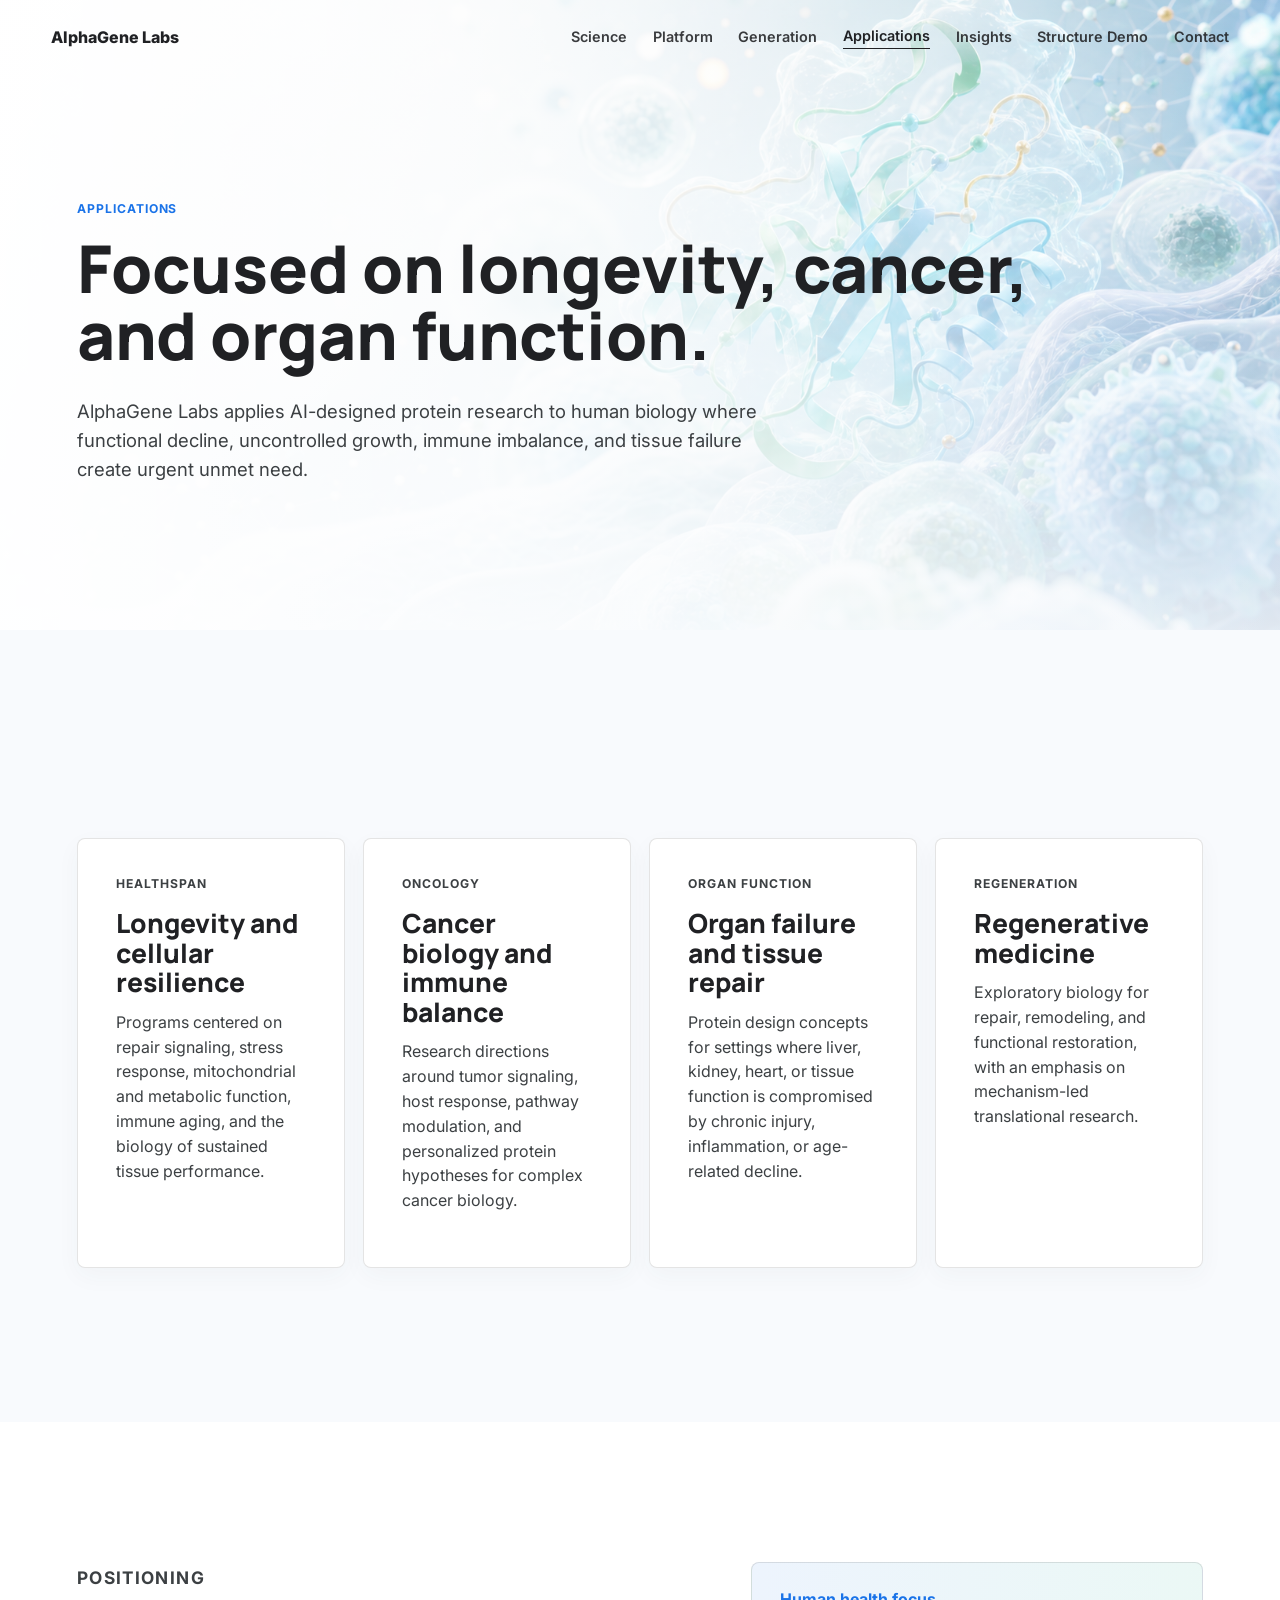
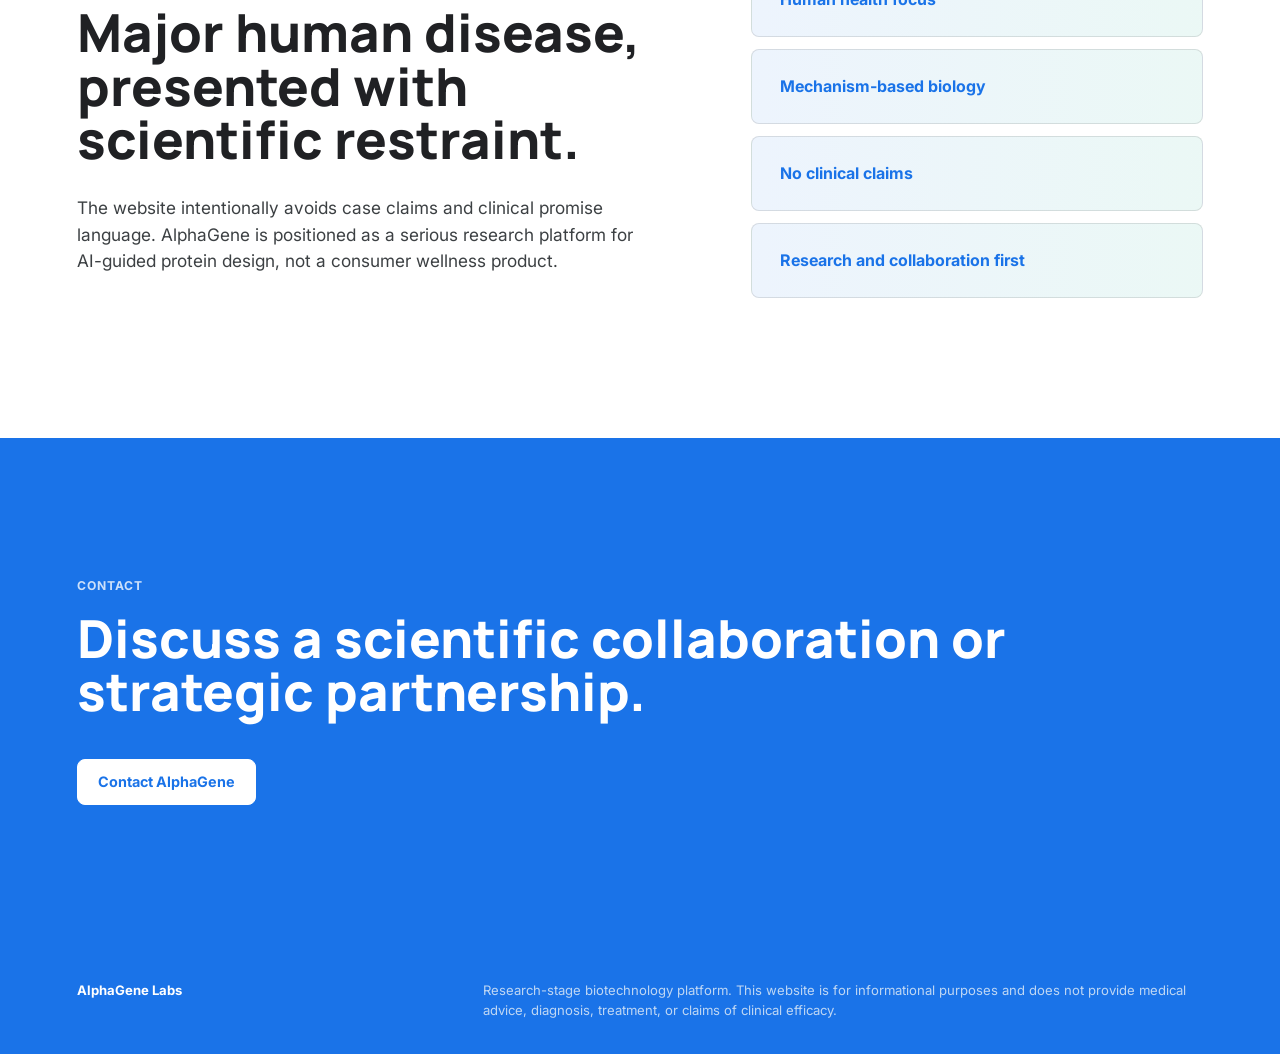
==== commit d3dfbe33: "Add interactive ESMFold structure demo" ====
--- a/applications.html
+++ b/applications.html
@@ -14,7 +14,7 @@
       href="https://fonts.googleapis.com/css2?family=Inter:wght@400;500;600;700;800&amp;family=Manrope:wght@500;600;700;800&amp;display=swap"
       rel="stylesheet"
     />
-    <link rel="stylesheet" href="styles.css?v=responsive-4" />
+    <link rel="stylesheet" href="styles.css?v=structure-demo-1" />
   </head>
   <body>
     <header class="site-header" data-header>
@@ -31,6 +31,7 @@
         <a href="generation.html">Generation</a>
         <a href="applications.html" aria-current="page">Applications</a>
         <a href="insights.html">Insights</a>
+        <a href="structure-demo.html">Structure Demo</a>
         <a href="contact.html">Contact</a>
       </nav>
     </header>
@@ -121,6 +122,6 @@
       </p>
     </footer>
 
-    <script src="script.js?v=responsive-4"></script>
+    <script src="script.js?v=structure-demo-1"></script>
   </body>
 </html>
--- a/styles.css
+++ b/styles.css
@@ -44,6 +44,10 @@
 img {
   display: block;
   max-width: 100%;
+}
+
+[hidden] {
+  display: none !important;
 }
 
 button,
@@ -700,6 +704,465 @@
   color: var(--ink-soft);
 }
 
+.structure-demo-hero {
+  min-height: 62svh;
+}
+
+.structure-demo-hero .page-hero-media {
+  background:
+    radial-gradient(circle at 74% 42%, rgba(0, 168, 132, 0.2), transparent 32%),
+    linear-gradient(115deg, #ffffff 0%, #f5fbff 52%, #e8f8f5 100%);
+}
+
+.structure-demo-hero .page-hero-media img {
+  object-position: 74% center;
+  opacity: 0.32;
+  filter: saturate(0.92);
+}
+
+.structure-workbench {
+  display: grid;
+  grid-template-columns: minmax(320px, 0.76fr) minmax(480px, 1.24fr);
+  gap: 20px;
+  padding: clamp(62px, 8vw, 108px) clamp(20px, 4.5vw, 72px);
+  background: var(--paper-warm);
+}
+
+.sequence-panel,
+.viewer-panel {
+  min-width: 0;
+  border: 1px solid rgba(26, 115, 232, 0.14);
+  border-radius: 16px;
+  background: var(--white);
+  box-shadow: 0 18px 54px rgba(60, 64, 67, 0.08);
+}
+
+.sequence-panel {
+  padding: clamp(24px, 3vw, 40px);
+}
+
+.viewer-panel {
+  padding: 18px;
+}
+
+.panel-heading,
+.viewer-heading {
+  display: flex;
+  align-items: flex-start;
+  justify-content: space-between;
+  gap: 20px;
+  margin-bottom: 24px;
+}
+
+.panel-heading h2,
+.viewer-heading h2 {
+  margin: 0;
+  font-size: clamp(1.55rem, 2.5vw, 2.25rem);
+}
+
+.panel-heading .eyebrow,
+.viewer-heading .eyebrow {
+  margin-bottom: 10px;
+}
+
+.service-badge {
+  flex: 0 0 auto;
+  padding: 7px 10px;
+  border: 1px solid rgba(0, 168, 132, 0.25);
+  border-radius: 999px;
+  color: #087d69;
+  background: rgba(0, 168, 132, 0.08);
+  font-size: 0.72rem;
+  font-weight: 700;
+  white-space: nowrap;
+}
+
+.sequence-form label {
+  display: block;
+  margin-bottom: 10px;
+  color: var(--ink-soft);
+  font-size: 0.86rem;
+  font-weight: 700;
+}
+
+.sequence-form textarea {
+  display: block;
+  width: 100%;
+  min-height: 285px;
+  resize: vertical;
+  padding: 18px;
+  border: 1px solid rgba(32, 33, 36, 0.18);
+  border-radius: 10px;
+  outline: none;
+  color: var(--ink);
+  background: #fbfdff;
+  font-family: ui-monospace, SFMono-Regular, Menlo, Monaco, Consolas, monospace;
+  font-size: 0.93rem;
+  line-height: 1.7;
+  letter-spacing: 0.045em;
+  text-transform: uppercase;
+  transition: border-color 180ms ease, box-shadow 180ms ease;
+}
+
+.sequence-form textarea:focus {
+  border-color: var(--sage-dark);
+  box-shadow: 0 0 0 3px rgba(26, 115, 232, 0.12);
+}
+
+.sequence-form textarea:disabled {
+  color: var(--muted);
+  background: var(--paper-deep);
+}
+
+.sequence-meta {
+  display: flex;
+  justify-content: space-between;
+  gap: 20px;
+  margin-top: 9px;
+  color: var(--muted);
+  font-size: 0.74rem;
+}
+
+.sequence-meta span:last-child {
+  flex: 0 0 auto;
+}
+
+.sequence-meta .is-over-limit {
+  color: var(--rose);
+}
+
+.form-error {
+  margin: 14px 0 0;
+  padding: 11px 13px;
+  border-left: 3px solid var(--rose);
+  color: #a52921;
+  background: rgba(234, 67, 53, 0.07);
+  font-size: 0.85rem;
+}
+
+.form-actions {
+  display: flex;
+  align-items: center;
+  flex-wrap: wrap;
+  gap: 10px;
+  margin-top: 22px;
+}
+
+.form-actions .button {
+  min-height: 44px;
+}
+
+.button:disabled,
+.text-button:disabled {
+  cursor: wait;
+  opacity: 0.56;
+  transform: none;
+}
+
+.fold-submit {
+  gap: 9px;
+}
+
+.button-spinner {
+  width: 15px;
+  height: 15px;
+  border: 2px solid rgba(255, 255, 255, 0.42);
+  border-top-color: var(--white);
+  border-radius: 50%;
+  animation: structure-spin 760ms linear infinite;
+}
+
+.text-button,
+.viewer-mode,
+.download-button {
+  border: 0;
+  cursor: pointer;
+  color: var(--sage-dark);
+  background: transparent;
+  font-weight: 700;
+}
+
+.text-button {
+  padding: 10px 8px;
+  font-size: 0.86rem;
+}
+
+.privacy-note {
+  margin-top: 28px;
+  padding: 16px 18px;
+  border: 1px solid rgba(251, 188, 4, 0.28);
+  border-radius: 10px;
+  color: var(--ink-soft);
+  background: rgba(251, 188, 4, 0.08);
+  font-size: 0.78rem;
+}
+
+.privacy-note strong {
+  color: var(--ink);
+}
+
+.viewer-heading {
+  align-items: center;
+  margin: 4px 6px 18px;
+}
+
+.viewer-controls {
+  display: flex;
+  align-items: center;
+  flex-wrap: wrap;
+  justify-content: flex-end;
+  gap: 4px;
+}
+
+.viewer-mode {
+  padding: 7px 10px;
+  border-radius: 6px;
+  color: var(--muted);
+  font-size: 0.74rem;
+}
+
+.viewer-mode:hover,
+.viewer-mode.is-active {
+  color: var(--sage-dark);
+  background: var(--mist);
+}
+
+.viewer-stage {
+  position: relative;
+  min-height: 540px;
+  border: 1px solid rgba(26, 115, 232, 0.12);
+  border-radius: 12px;
+  overflow: hidden;
+  background:
+    radial-gradient(circle at 50% 42%, rgba(26, 115, 232, 0.08), transparent 38%),
+    linear-gradient(145deg, #fbfdff, #f3f8fd);
+}
+
+.viewer-canvas {
+  position: absolute;
+  inset: 0;
+}
+
+.viewer-canvas canvas {
+  display: block;
+}
+
+.viewer-empty,
+.viewer-loading {
+  position: absolute;
+  inset: 0;
+  z-index: 2;
+  display: flex;
+  align-items: center;
+  justify-content: center;
+  flex-direction: column;
+  padding: 30px;
+  text-align: center;
+  pointer-events: none;
+}
+
+.viewer-empty p,
+.viewer-loading strong {
+  margin: 20px 0 6px;
+  font-family: "Manrope", "Inter", Arial, sans-serif;
+  font-size: 1.05rem;
+}
+
+.viewer-empty > span,
+.viewer-loading > span:last-child {
+  color: var(--muted);
+  font-size: 0.8rem;
+}
+
+.viewer-loading {
+  background: rgba(248, 250, 253, 0.88);
+  backdrop-filter: blur(8px);
+}
+
+.protein-orbit {
+  position: relative;
+  width: 96px;
+  height: 96px;
+  border: 1px solid rgba(26, 115, 232, 0.22);
+  border-radius: 50%;
+  animation: protein-orbit-pulse 3.2s ease-in-out infinite;
+}
+
+.protein-orbit::before,
+.protein-orbit::after {
+  content: "";
+  position: absolute;
+  inset: 18px -8px;
+  border: 1px solid rgba(0, 168, 132, 0.3);
+  border-radius: 50%;
+  transform: rotate(58deg);
+}
+
+.protein-orbit::after {
+  transform: rotate(-58deg);
+}
+
+.protein-orbit span {
+  position: absolute;
+  width: 11px;
+  height: 11px;
+  border-radius: 50%;
+  background: var(--sage-dark);
+  box-shadow: 0 3px 14px rgba(26, 115, 232, 0.3);
+}
+
+.protein-orbit span:nth-child(1) {
+  top: 13px;
+  left: 42px;
+}
+
+.protein-orbit span:nth-child(2) {
+  right: 15px;
+  bottom: 22px;
+  background: var(--sage);
+}
+
+.protein-orbit span:nth-child(3) {
+  left: 17px;
+  bottom: 20px;
+  background: var(--clay);
+}
+
+.structure-spinner {
+  width: 44px;
+  height: 44px;
+  border: 3px solid rgba(26, 115, 232, 0.15);
+  border-top-color: var(--sage-dark);
+  border-radius: 50%;
+  animation: structure-spin 840ms linear infinite;
+}
+
+.structure-results {
+  display: grid;
+  grid-template-columns: repeat(3, minmax(0, 1fr)) auto;
+  gap: 10px;
+  align-items: stretch;
+  margin-top: 12px;
+}
+
+.structure-results > div,
+.download-button {
+  min-height: 64px;
+  padding: 10px 13px;
+  border: 1px solid var(--line);
+  border-radius: 8px;
+  background: var(--paper-deep);
+}
+
+.structure-results > div {
+  display: flex;
+  justify-content: center;
+  flex-direction: column;
+}
+
+.structure-results span {
+  color: var(--muted);
+  font-size: 0.68rem;
+}
+
+.structure-results strong {
+  margin-top: 2px;
+  font-size: 0.86rem;
+}
+
+.download-button {
+  color: var(--white);
+  background: var(--sage-dark);
+  font-size: 0.76rem;
+}
+
+.confidence-legend {
+  display: flex;
+  align-items: center;
+  flex-wrap: wrap;
+  gap: 12px;
+  padding: 13px 4px 0;
+  color: var(--muted);
+  font-size: 0.68rem;
+}
+
+.confidence-legend > span:first-child {
+  color: var(--ink);
+  font-weight: 700;
+}
+
+.legend-swatch {
+  display: inline-block;
+  width: 8px;
+  height: 8px;
+  margin-right: 4px;
+  border-radius: 50%;
+}
+
+.legend-swatch.very-high {
+  background: #2455d6;
+}
+
+.legend-swatch.confident {
+  background: #5bc0eb;
+}
+
+.legend-swatch.low {
+  background: #f9d65c;
+}
+
+.legend-swatch.very-low {
+  background: #ef5a50;
+}
+
+.structure-explainer {
+  padding: clamp(78px, 11vw, 150px) clamp(20px, 6vw, 84px);
+  background: var(--white);
+}
+
+.structure-explainer-heading {
+  max-width: 900px;
+}
+
+.structure-explainer-grid {
+  display: grid;
+  grid-template-columns: repeat(4, minmax(0, 1fr));
+  gap: 18px;
+  margin-top: 48px;
+}
+
+.structure-explainer-grid article {
+  min-height: 260px;
+  padding: clamp(22px, 3vw, 32px);
+  border: 1px solid var(--line);
+  border-radius: 8px;
+  background: var(--paper);
+}
+
+.structure-explainer-grid article > span {
+  display: block;
+  margin-bottom: 46px;
+  color: var(--sage-dark);
+  font-size: 0.78rem;
+  font-weight: 800;
+}
+
+.structure-explainer-grid p {
+  color: var(--ink-soft);
+}
+
+@keyframes structure-spin {
+  to {
+    transform: rotate(360deg);
+  }
+}
+
+@keyframes protein-orbit-pulse {
+  50% {
+    transform: scale(1.06) rotate(5deg);
+  }
+}
+
 .content-rows {
   display: grid;
   gap: 16px;
@@ -887,7 +1350,8 @@
   .feature-panel,
   .contact,
   .content-row,
-  .generation-section {
+  .generation-section,
+  .structure-workbench {
     grid-template-columns: 1fr;
   }
 
@@ -895,6 +1359,10 @@
   .insight-grid,
   .thesis-grid,
   .generation-steps {
+    grid-template-columns: repeat(2, minmax(0, 1fr));
+  }
+
+  .structure-explainer-grid {
     grid-template-columns: repeat(2, minmax(0, 1fr));
   }
 
@@ -1024,6 +1492,36 @@
     min-height: 440px;
   }
 
+  .structure-workbench {
+    padding: 64px 20px;
+  }
+
+  .panel-heading,
+  .viewer-heading {
+    align-items: flex-start;
+    flex-direction: column;
+  }
+
+  .viewer-controls {
+    justify-content: flex-start;
+  }
+
+  .viewer-stage {
+    min-height: 440px;
+  }
+
+  .structure-results {
+    grid-template-columns: repeat(2, minmax(0, 1fr));
+  }
+
+  .structure-explainer {
+    padding: 64px 20px;
+  }
+
+  .structure-explainer-grid {
+    grid-template-columns: 1fr;
+  }
+
   .generation-stage-labels {
     left: 14px;
     right: 14px;
@@ -1087,6 +1585,21 @@
     overflow-wrap: anywhere;
   }
 
+  .form-actions {
+    align-items: stretch;
+    flex-direction: column;
+  }
+
+  .text-button {
+    min-height: 42px;
+  }
+
+  .sequence-meta {
+    align-items: flex-start;
+    flex-direction: column;
+    gap: 4px;
+  }
+
   .site-footer {
     flex-direction: column;
     padding: 30px 20px;
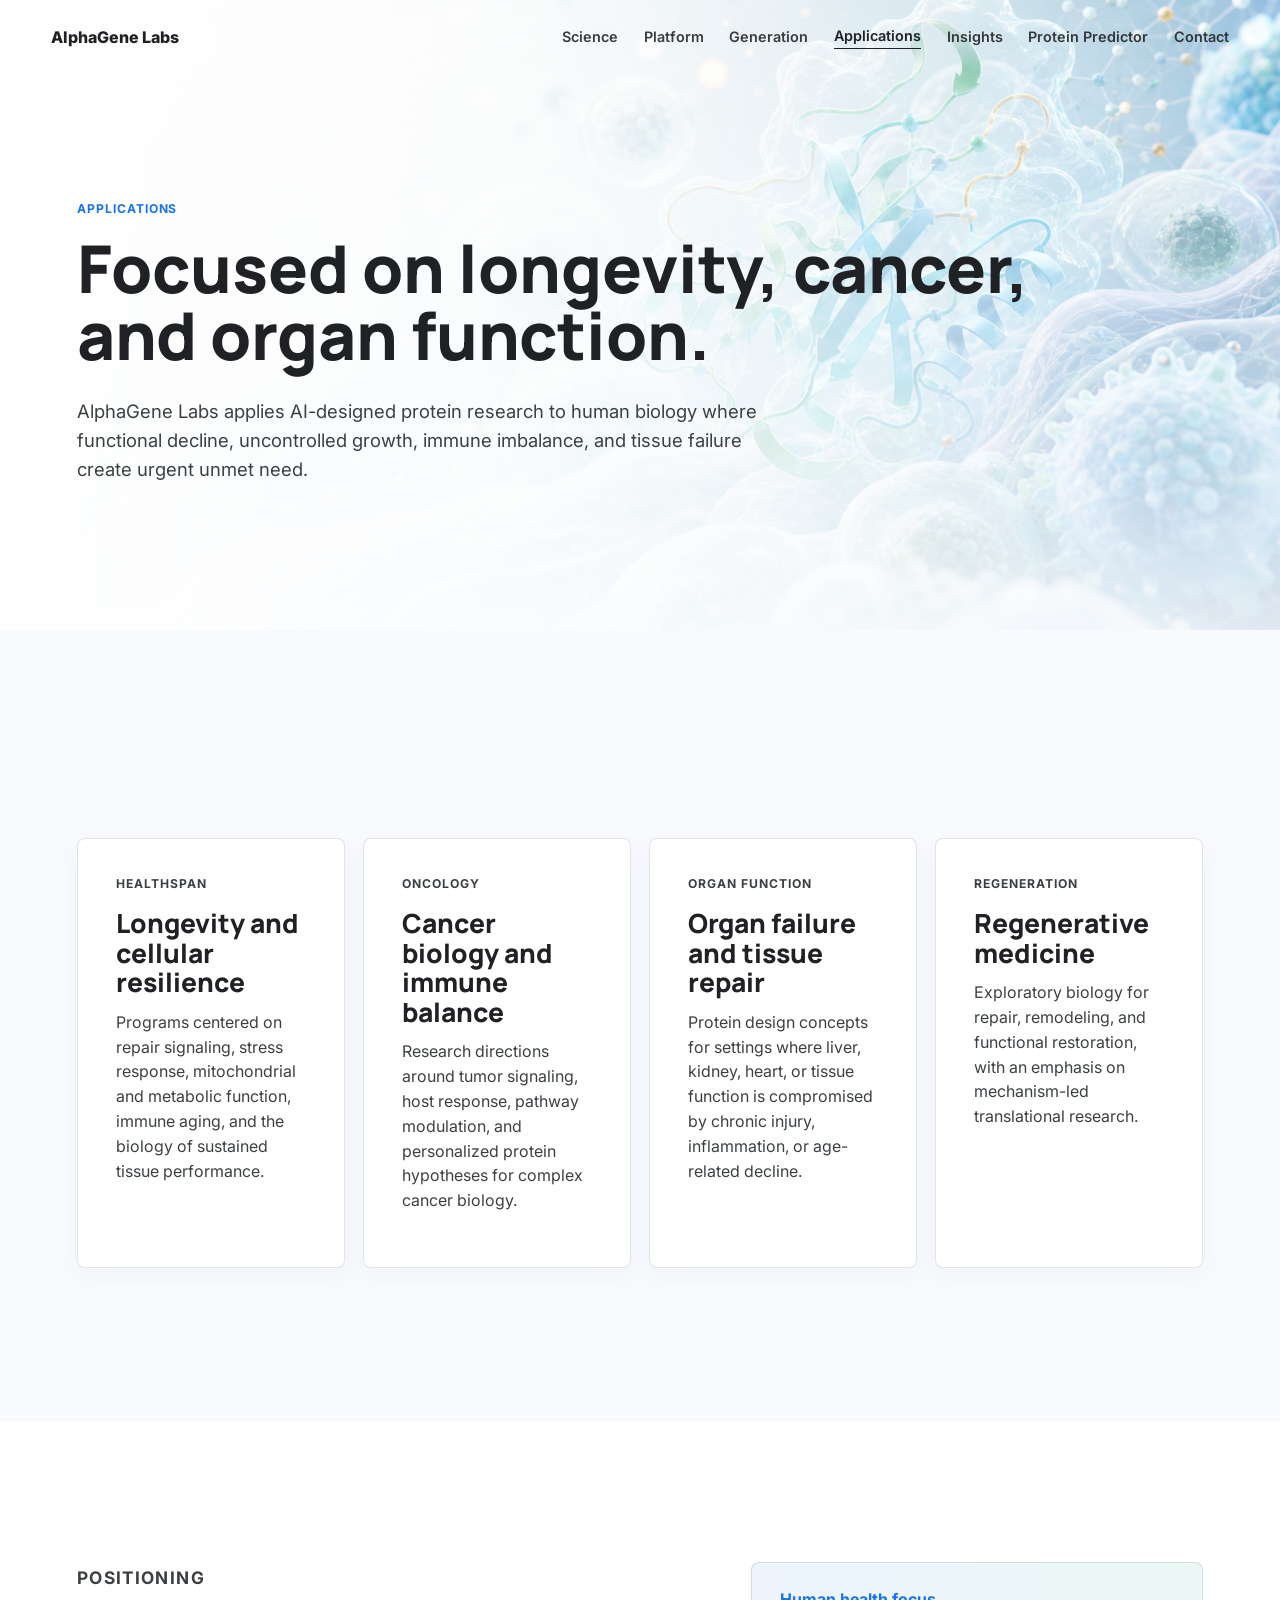
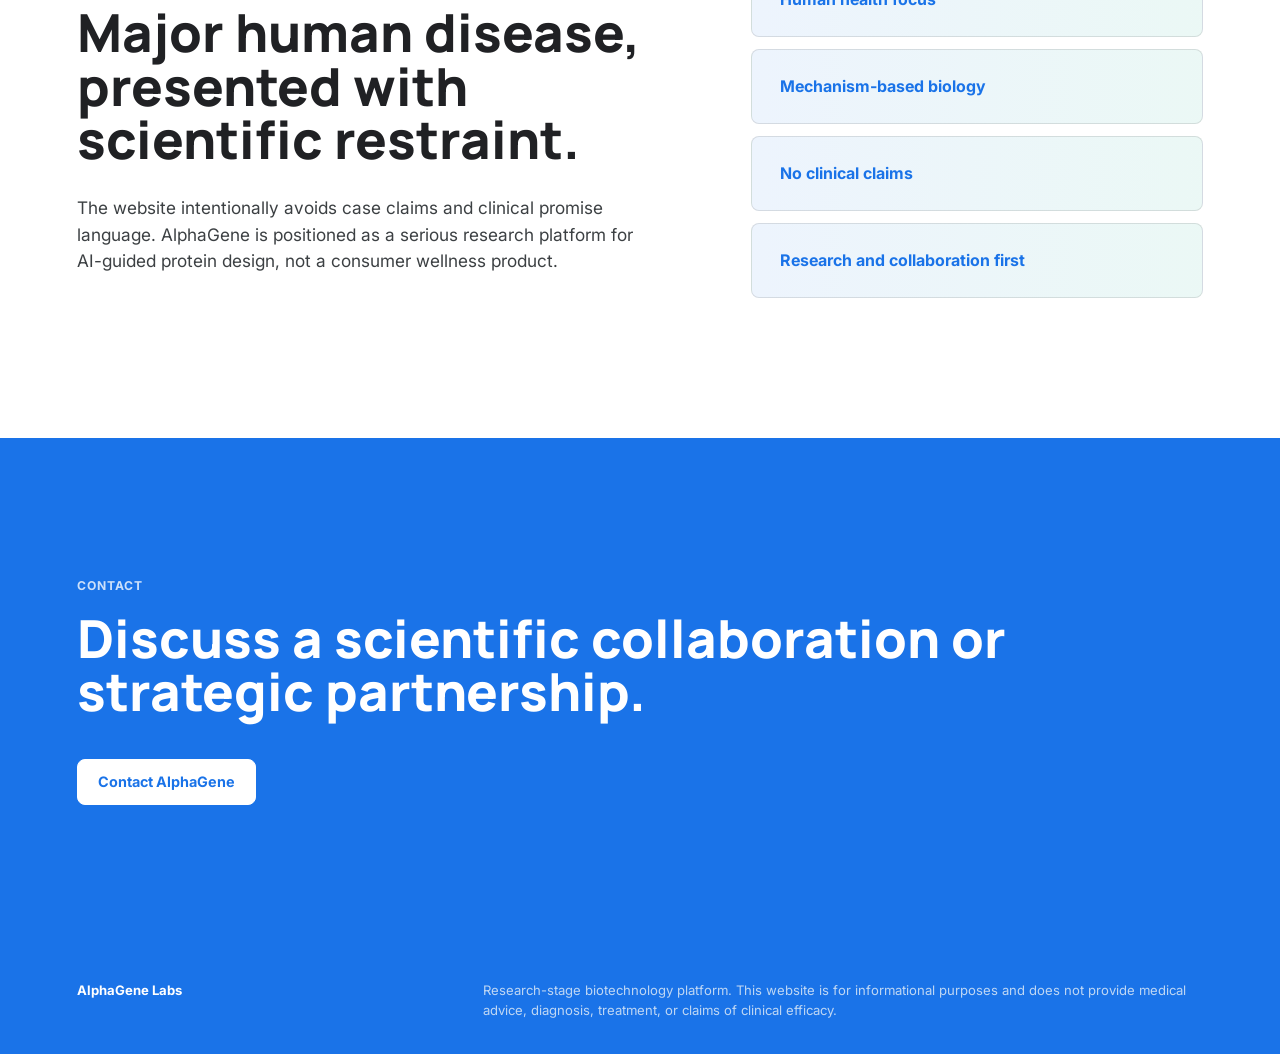
==== commit 29aee4c4: "Add curated disease protein predictor library" ====
--- a/applications.html
+++ b/applications.html
@@ -14,7 +14,7 @@
       href="https://fonts.googleapis.com/css2?family=Inter:wght@400;500;600;700;800&amp;family=Manrope:wght@500;600;700;800&amp;display=swap"
       rel="stylesheet"
     />
-    <link rel="stylesheet" href="styles.css?v=structure-demo-1" />
+    <link rel="stylesheet" href="styles.css?v=protein-predictor-2" />
   </head>
   <body>
     <header class="site-header" data-header>
@@ -31,7 +31,7 @@
         <a href="generation.html">Generation</a>
         <a href="applications.html" aria-current="page">Applications</a>
         <a href="insights.html">Insights</a>
-        <a href="structure-demo.html">Structure Demo</a>
+        <a href="protein-predictor.html">Protein Predictor</a>
         <a href="contact.html">Contact</a>
       </nav>
     </header>
@@ -122,6 +122,6 @@
       </p>
     </footer>
 
-    <script src="script.js?v=structure-demo-1"></script>
+    <script src="script.js?v=protein-predictor-2"></script>
   </body>
 </html>
--- a/styles.css
+++ b/styles.css
@@ -48,6 +48,18 @@
 
 [hidden] {
   display: none !important;
+}
+
+.sr-only {
+  position: absolute;
+  width: 1px;
+  height: 1px;
+  padding: 0;
+  margin: -1px;
+  overflow: hidden;
+  clip: rect(0, 0, 0, 0);
+  white-space: nowrap;
+  border: 0;
 }
 
 button,
@@ -775,6 +787,138 @@
   font-size: 0.72rem;
   font-weight: 700;
   white-space: nowrap;
+}
+
+.target-library {
+  margin-bottom: 28px;
+  padding: 18px;
+  border: 1px solid rgba(26, 115, 232, 0.16);
+  border-radius: 12px;
+  background:
+    radial-gradient(circle at 92% 0%, rgba(0, 168, 132, 0.09), transparent 32%),
+    var(--paper-deep);
+}
+
+.target-library-heading,
+.target-detail-title {
+  display: flex;
+  align-items: flex-start;
+  justify-content: space-between;
+  gap: 18px;
+}
+
+.target-library-heading {
+  margin-bottom: 13px;
+}
+
+.target-library-heading > div {
+  display: grid;
+  gap: 2px;
+}
+
+.target-library-heading span {
+  color: var(--muted);
+  font-size: 0.7rem;
+}
+
+.target-library-heading strong {
+  color: var(--ink);
+  font-family: "Manrope", "Inter", Arial, sans-serif;
+  font-size: 0.98rem;
+}
+
+.target-library-heading > span {
+  padding-top: 2px;
+  color: var(--sage-dark);
+  font-weight: 700;
+  white-space: nowrap;
+}
+
+.target-picker {
+  display: grid;
+  grid-template-columns: minmax(0, 1fr) auto;
+  gap: 9px;
+}
+
+.target-picker select {
+  width: 100%;
+  min-height: 46px;
+  padding: 0 38px 0 12px;
+  border: 1px solid rgba(32, 33, 36, 0.18);
+  border-radius: 8px;
+  outline: none;
+  color: var(--ink);
+  background: var(--white);
+  font-size: 0.8rem;
+}
+
+.target-picker select:focus {
+  border-color: var(--sage-dark);
+  box-shadow: 0 0 0 3px rgba(26, 115, 232, 0.1);
+}
+
+.target-predict-button {
+  min-height: 46px;
+  padding-inline: 14px;
+  white-space: nowrap;
+}
+
+.target-detail {
+  margin-top: 12px;
+  padding: 14px;
+  border: 1px solid rgba(0, 168, 132, 0.16);
+  border-radius: 8px;
+  background: rgba(255, 255, 255, 0.84);
+}
+
+.target-detail-title > div {
+  display: grid;
+}
+
+.target-detail-title > div span {
+  color: var(--muted);
+  font-size: 0.68rem;
+}
+
+.target-detail-title > div strong {
+  margin-top: 2px;
+  font-size: 0.82rem;
+}
+
+.target-classification {
+  flex: 0 0 auto;
+  padding: 4px 7px;
+  border-radius: 999px;
+  color: #087d69;
+  background: rgba(0, 168, 132, 0.1);
+  font-size: 0.62rem;
+  font-weight: 800;
+  white-space: nowrap;
+}
+
+.target-detail p {
+  margin: 10px 0 8px;
+  color: var(--ink-soft);
+  font-size: 0.72rem;
+}
+
+.target-links {
+  display: flex;
+  flex-wrap: wrap;
+  gap: 12px;
+}
+
+.target-links a {
+  border-bottom: 1px solid currentColor;
+  color: var(--sage-dark);
+  font-size: 0.68rem;
+  font-weight: 700;
+}
+
+.library-disclaimer {
+  margin: 11px 0 0;
+  color: var(--muted);
+  font-size: 0.66rem;
 }
 
 .sequence-form label {
@@ -947,6 +1091,22 @@
   display: block;
 }
 
+.viewer-interaction-hint {
+  position: absolute;
+  z-index: 3;
+  left: 12px;
+  bottom: 12px;
+  padding: 7px 10px;
+  border: 1px solid rgba(26, 115, 232, 0.12);
+  border-radius: 999px;
+  color: var(--ink-soft);
+  background: rgba(255, 255, 255, 0.82);
+  font-size: 0.66rem;
+  font-weight: 600;
+  pointer-events: none;
+  backdrop-filter: blur(8px);
+}
+
 .viewer-empty,
 .viewer-loading {
   position: absolute;
@@ -1590,6 +1750,20 @@
     flex-direction: column;
   }
 
+  .target-picker {
+    grid-template-columns: 1fr;
+  }
+
+  .target-detail-title,
+  .target-library-heading {
+    flex-direction: column;
+    gap: 8px;
+  }
+
+  .target-classification {
+    width: fit-content;
+  }
+
   .text-button {
     min-height: 42px;
   }
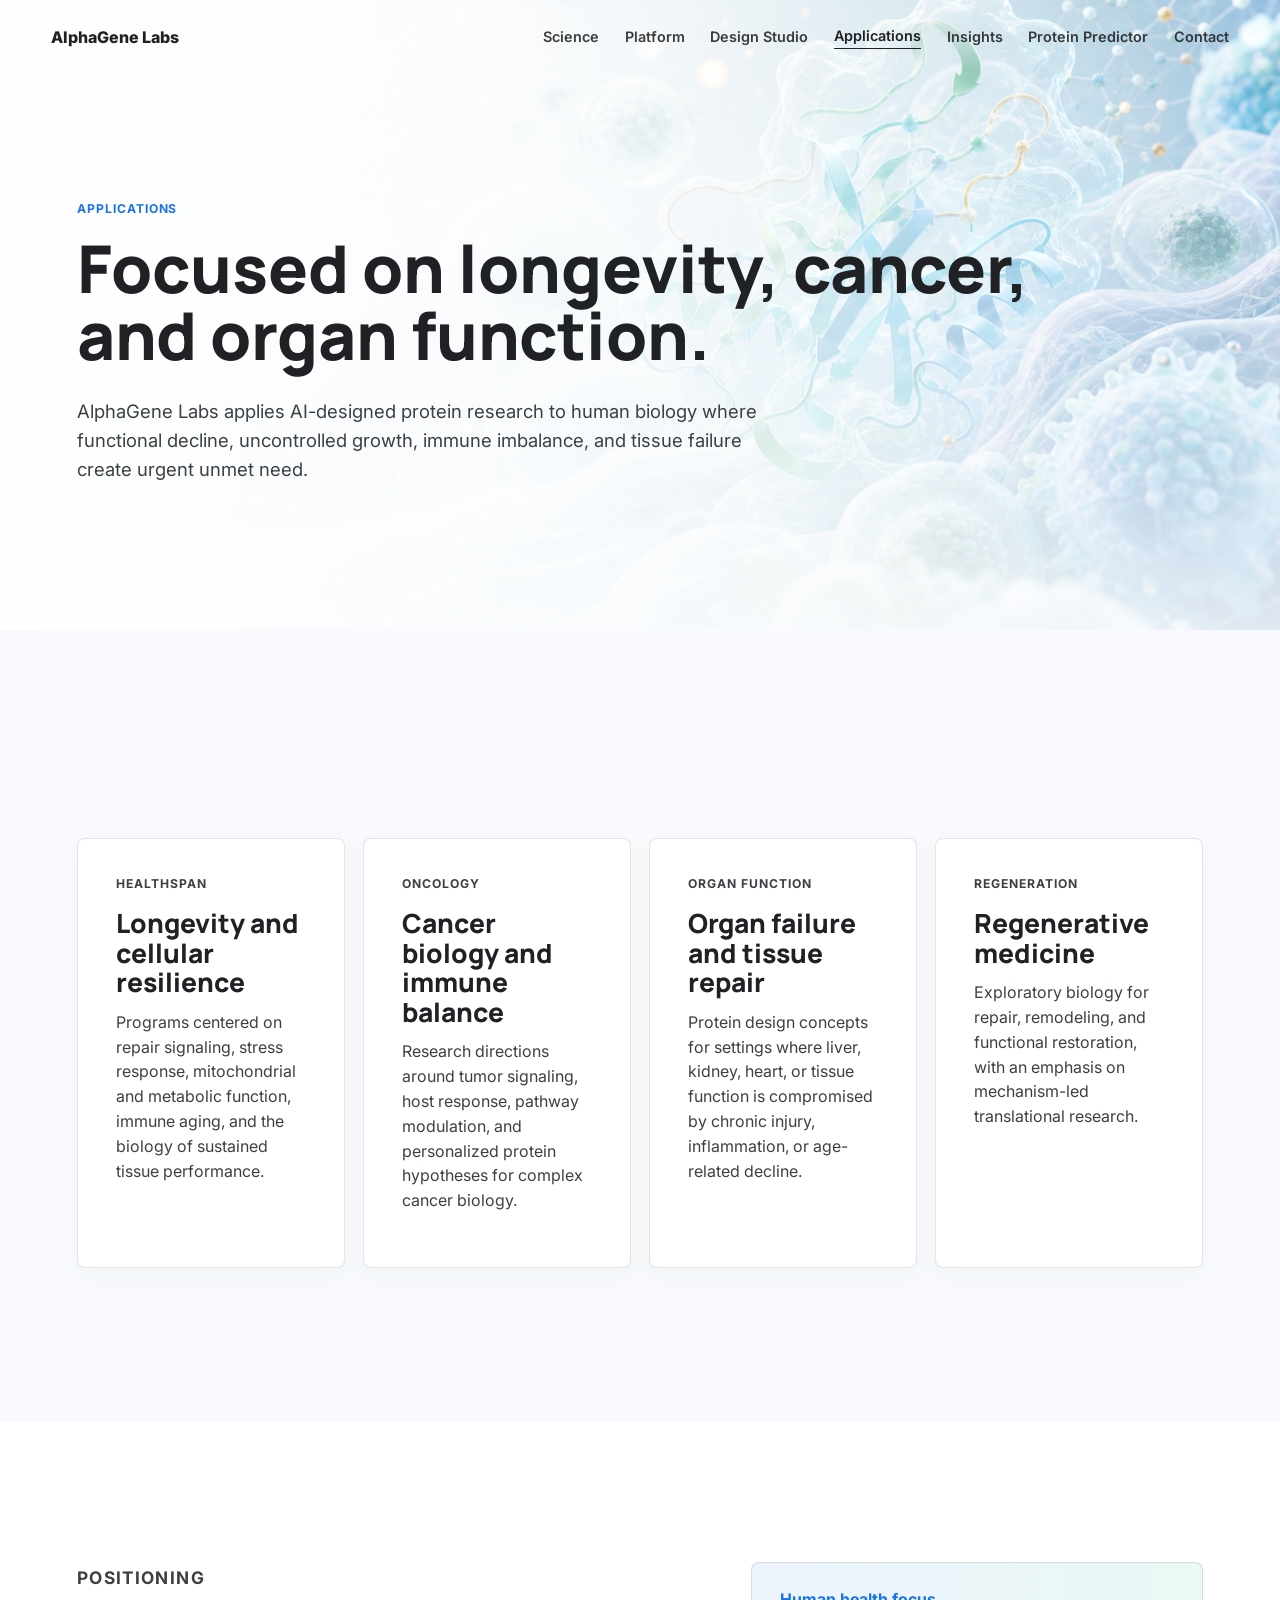
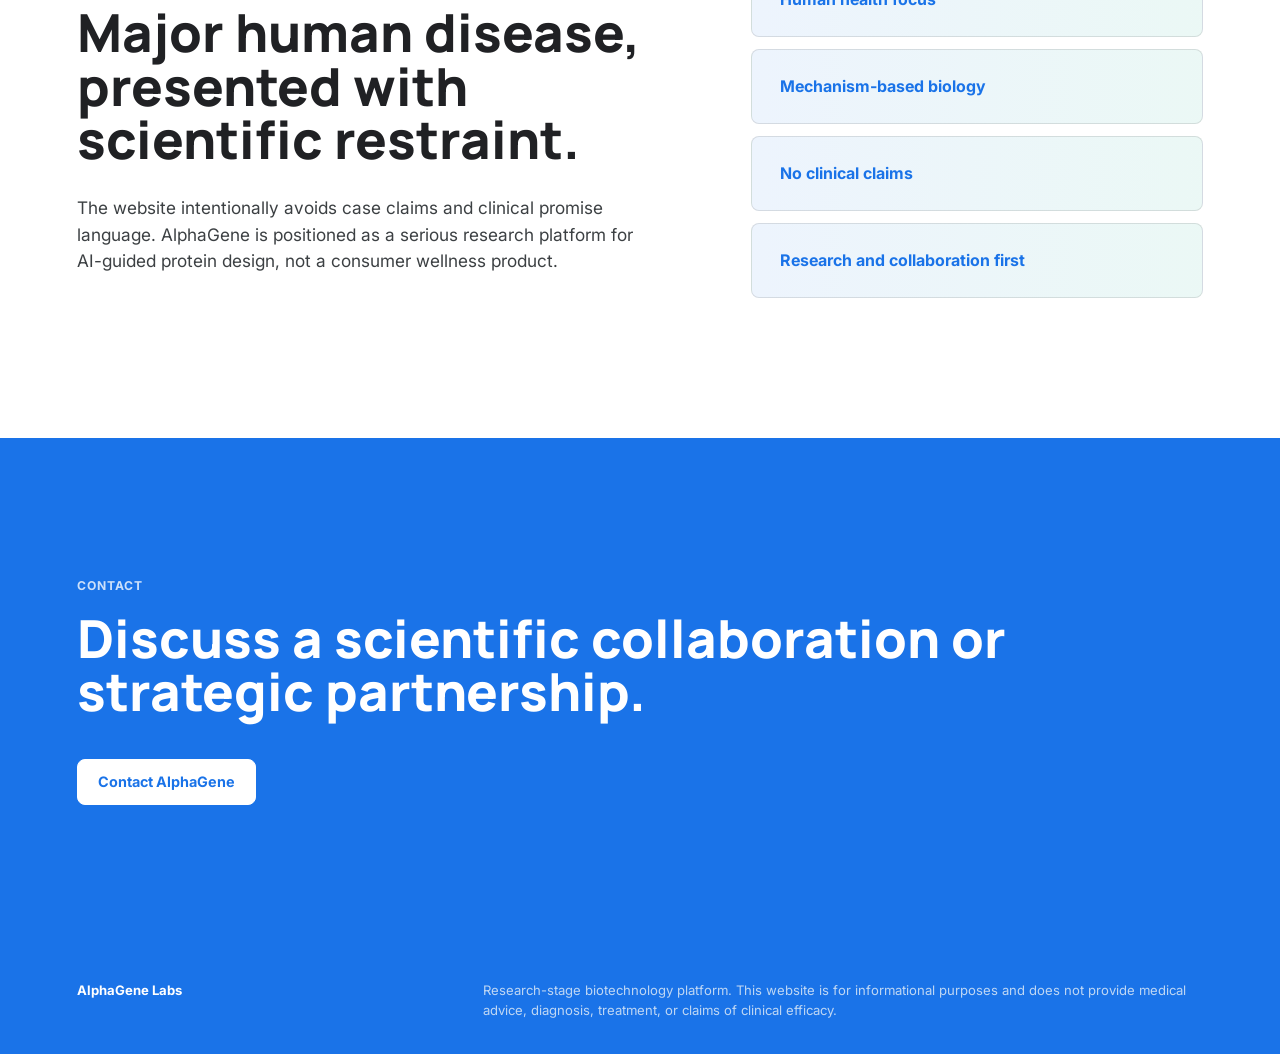
==== commit ee1badc6: "Add interactive protein design studio" ====
--- a/applications.html
+++ b/applications.html
@@ -14,21 +14,21 @@
       href="https://fonts.googleapis.com/css2?family=Inter:wght@400;500;600;700;800&amp;family=Manrope:wght@500;600;700;800&amp;display=swap"
       rel="stylesheet"
     />
-    <link rel="stylesheet" href="styles.css?v=protein-predictor-2" />
+    <link rel="stylesheet" href="styles.css?v=design-studio-1" />
   </head>
   <body>
     <header class="site-header" data-header>
       <a class="brand" href="index.html" aria-label="AlphaGene Labs home">
         <span>AlphaGene Labs</span>
       </a>
-      <button class="nav-toggle" type="button" aria-expanded="false" aria-controls="primary-nav" data-nav-toggle>
+      <button class="nav-toggle" type="button" aria-label="Open navigation" aria-expanded="false" aria-controls="primary-nav" data-nav-toggle>
         <span></span>
         <span></span>
       </button>
-      <nav class="primary-nav" id="primary-nav" data-nav>
+      <nav class="primary-nav" id="primary-nav" aria-label="Primary navigation" data-nav>
         <a href="science.html">Science</a>
         <a href="platform.html">Platform</a>
-        <a href="generation.html">Generation</a>
+        <a href="protein-design-studio.html">Design Studio</a>
         <a href="applications.html" aria-current="page">Applications</a>
         <a href="insights.html">Insights</a>
         <a href="protein-predictor.html">Protein Predictor</a>
@@ -122,6 +122,6 @@
       </p>
     </footer>
 
-    <script src="script.js?v=protein-predictor-2"></script>
+    <script src="script.js?v=design-studio-1"></script>
   </body>
 </html>
--- a/styles.css
+++ b/styles.css
@@ -975,6 +975,19 @@
   color: var(--rose);
 }
 
+.sequence-meta .is-long-sequence {
+  color: #9a6500;
+}
+
+.sequence-warning {
+  margin: 12px 0 0;
+  padding: 10px 12px;
+  border-left: 3px solid var(--clay);
+  color: #765316;
+  background: rgba(251, 188, 4, 0.09);
+  font-size: 0.78rem;
+}
+
 .form-error {
   margin: 14px 0 0;
   padding: 11px 13px;
@@ -1029,20 +1042,6 @@
 .text-button {
   padding: 10px 8px;
   font-size: 0.86rem;
-}
-
-.privacy-note {
-  margin-top: 28px;
-  padding: 16px 18px;
-  border: 1px solid rgba(251, 188, 4, 0.28);
-  border-radius: 10px;
-  color: var(--ink-soft);
-  background: rgba(251, 188, 4, 0.08);
-  font-size: 0.78rem;
-}
-
-.privacy-note strong {
-  color: var(--ink);
 }
 
 .viewer-heading {
@@ -1122,7 +1121,7 @@
 }
 
 .viewer-empty p,
-.viewer-loading strong {
+.viewer-loading > strong {
   margin: 20px 0 6px;
   font-family: "Manrope", "Inter", Arial, sans-serif;
   font-size: 1.05rem;
@@ -1137,6 +1136,46 @@
 .viewer-loading {
   background: rgba(248, 250, 253, 0.88);
   backdrop-filter: blur(8px);
+}
+
+.prediction-progress {
+  width: min(360px, 82%);
+  margin: 18px 0 9px;
+}
+
+.prediction-progress-track {
+  height: 8px;
+  overflow: hidden;
+  border-radius: 999px;
+  background: rgba(26, 115, 232, 0.12);
+  box-shadow: inset 0 1px 2px rgba(13, 47, 88, 0.08);
+}
+
+.prediction-progress-track span {
+  display: block;
+  width: 0;
+  height: 100%;
+  border-radius: inherit;
+  background: linear-gradient(90deg, var(--sage-dark), var(--sage));
+  box-shadow: 0 0 12px rgba(26, 115, 232, 0.28);
+  transition: width 500ms ease;
+}
+
+.prediction-progress-meta {
+  display: flex;
+  align-items: center;
+  justify-content: space-between;
+  gap: 12px;
+  margin-top: 8px;
+  color: var(--ink-soft);
+  font-size: 0.72rem;
+  text-align: left;
+}
+
+.prediction-progress-meta strong {
+  flex: 0 0 auto;
+  color: var(--ink);
+  font-size: 0.72rem;
 }
 
 .protein-orbit {
@@ -1803,3 +1842,1013 @@
     display: none;
   }
 }
+
+/* Protein Design Studio */
+.design-studio-hero {
+  min-height: 76svh;
+}
+
+.design-studio-hero::before {
+  background:
+    linear-gradient(90deg, rgba(255, 255, 255, 0.98) 0%, rgba(255, 255, 255, 0.9) 48%, rgba(255, 255, 255, 0.2) 100%),
+    linear-gradient(180deg, rgba(248, 251, 255, 0.12), rgba(240, 246, 252, 0.96));
+}
+
+.design-studio-hero .page-hero-media {
+  background:
+    radial-gradient(circle at 78% 46%, rgba(26, 115, 232, 0.16), transparent 32%),
+    linear-gradient(135deg, #ffffff, #eef5fc);
+}
+
+.design-studio-hero .page-hero-media img {
+  object-position: 68% center;
+  opacity: 0.62;
+  filter: saturate(0.88) contrast(0.98);
+}
+
+.prepared-demo-badge,
+.studio-cost-badge,
+.result-status {
+  display: inline-flex;
+  align-items: center;
+  width: fit-content;
+  border-radius: 999px;
+  font-weight: 800;
+  text-transform: uppercase;
+  letter-spacing: 0.08em;
+}
+
+.prepared-demo-badge {
+  margin-bottom: 22px;
+  padding: 7px 11px;
+  border: 1px solid rgba(0, 168, 132, 0.3);
+  color: #087d69;
+  background: rgba(255, 255, 255, 0.84);
+  font-size: 0.66rem;
+  backdrop-filter: blur(10px);
+}
+
+.design-hero-actions {
+  margin-top: 34px;
+}
+
+.design-path {
+  padding: 0 clamp(20px, 6vw, 84px);
+  background: var(--white);
+}
+
+.design-path ol {
+  display: grid;
+  grid-template-columns: repeat(4, minmax(0, 1fr));
+  max-width: 1420px;
+  margin: 0 auto;
+  padding: 0;
+  border-right: 1px solid var(--line);
+  list-style: none;
+}
+
+.design-path li {
+  display: grid;
+  min-height: 148px;
+  align-content: center;
+  padding: 28px clamp(18px, 3vw, 38px);
+  border-left: 1px solid var(--line);
+}
+
+.design-path li > span {
+  margin-bottom: 18px;
+  color: var(--sage-dark);
+  font-size: 0.7rem;
+  font-weight: 800;
+}
+
+.design-path strong {
+  margin-bottom: 4px;
+  font-family: "Manrope", "Inter", Arial, sans-serif;
+  font-size: 1rem;
+}
+
+.design-path small {
+  color: var(--muted);
+  font-size: 0.72rem;
+}
+
+.design-studio-shell {
+  padding: clamp(72px, 9vw, 126px) clamp(20px, 4.5vw, 72px);
+  background:
+    radial-gradient(circle at 100% 6%, rgba(0, 168, 132, 0.07), transparent 26%),
+    var(--paper-warm);
+}
+
+.design-studio-intro,
+.prepared-section-heading {
+  display: flex;
+  align-items: flex-end;
+  justify-content: space-between;
+  gap: 28px;
+  max-width: 1420px;
+  margin: 0 auto 38px;
+}
+
+.design-studio-intro h2,
+.prepared-section-heading h2 {
+  margin-bottom: 0;
+  font-size: clamp(2rem, 3.4vw, 3.65rem);
+}
+
+.studio-cost-badge {
+  flex: 0 0 auto;
+  margin-bottom: 4px;
+  padding: 9px 13px;
+  color: #087d69;
+  background: rgba(0, 168, 132, 0.09);
+  font-size: 0.67rem;
+}
+
+.design-studio-grid {
+  display: grid;
+  grid-template-columns: minmax(330px, 0.66fr) minmax(580px, 1.34fr);
+  gap: 20px;
+  max-width: 1420px;
+  margin: 0 auto;
+}
+
+.design-control-panel,
+.design-viewer-panel,
+.design-result-panel {
+  min-width: 0;
+  border: 1px solid rgba(26, 115, 232, 0.14);
+  border-radius: 16px;
+  background: var(--white);
+  box-shadow: 0 18px 54px rgba(60, 64, 67, 0.08);
+}
+
+.design-control-panel {
+  padding: clamp(24px, 2.7vw, 36px);
+}
+
+.design-viewer-panel {
+  padding: 18px;
+}
+
+.studio-panel-heading,
+.design-viewer-heading,
+.result-panel-heading {
+  display: flex;
+  align-items: flex-start;
+  justify-content: space-between;
+  gap: 20px;
+}
+
+.studio-panel-heading,
+.design-viewer-heading {
+  margin-bottom: 24px;
+}
+
+.studio-panel-heading h3,
+.design-viewer-heading h3 {
+  margin: 0;
+  font-family: "Manrope", "Inter", Arial, sans-serif;
+  font-size: clamp(1.35rem, 2vw, 1.85rem);
+}
+
+.studio-panel-heading > span {
+  flex: 0 0 auto;
+  padding: 6px 9px;
+  border-radius: 999px;
+  color: var(--sage-dark);
+  background: var(--mist);
+  font-size: 0.66rem;
+  font-weight: 800;
+}
+
+.design-task-picker {
+  display: grid;
+  gap: 8px;
+  margin: 0 0 26px;
+  padding: 0;
+  border: 0;
+}
+
+.design-task-picker legend,
+.design-field > label,
+.design-range-label label {
+  margin-bottom: 10px;
+  color: var(--ink-soft);
+  font-size: 0.78rem;
+  font-weight: 800;
+}
+
+.design-task-picker legend {
+  padding: 0;
+}
+
+.design-task-card {
+  display: grid;
+  grid-template-columns: auto 1fr auto;
+  gap: 11px;
+  align-items: center;
+  min-height: 64px;
+  padding: 10px 12px;
+  border: 1px solid var(--line);
+  border-radius: 10px;
+  cursor: pointer;
+  background: var(--paper-deep);
+}
+
+.design-task-card.is-selected {
+  border-color: rgba(26, 115, 232, 0.4);
+  background: rgba(232, 240, 254, 0.58);
+  box-shadow: 0 0 0 2px rgba(26, 115, 232, 0.07);
+}
+
+.design-task-card.is-unavailable {
+  cursor: not-allowed;
+  opacity: 0.56;
+}
+
+.design-task-card input {
+  width: 17px;
+  height: 17px;
+  margin: 0;
+  accent-color: var(--sage-dark);
+}
+
+.design-task-card > span {
+  display: grid;
+}
+
+.design-task-card strong {
+  font-size: 0.8rem;
+}
+
+.design-task-card small {
+  color: var(--muted);
+  font-size: 0.65rem;
+}
+
+.design-task-card i {
+  padding: 4px 7px;
+  border-radius: 999px;
+  color: var(--sage-dark);
+  background: rgba(26, 115, 232, 0.08);
+  font-size: 0.58rem;
+  font-style: normal;
+  font-weight: 800;
+  text-transform: uppercase;
+}
+
+.design-field {
+  display: grid;
+  margin-bottom: 27px;
+}
+
+.design-field select {
+  width: 100%;
+  min-height: 46px;
+  padding: 0 38px 0 12px;
+  border: 1px solid rgba(32, 33, 36, 0.18);
+  border-radius: 8px;
+  outline: none;
+  color: var(--ink);
+  background: var(--white);
+  font-size: 0.78rem;
+}
+
+.design-field select:focus {
+  border-color: var(--sage-dark);
+  box-shadow: 0 0 0 3px rgba(26, 115, 232, 0.1);
+}
+
+.prepared-target-card {
+  margin-top: 9px;
+  padding: 13px;
+  border-left: 3px solid var(--sage);
+  color: var(--ink-soft);
+  background: rgba(0, 168, 132, 0.055);
+}
+
+.prepared-target-card span,
+.prepared-target-card strong {
+  display: block;
+}
+
+.prepared-target-card span {
+  color: var(--muted);
+  font-size: 0.62rem;
+  text-transform: uppercase;
+  letter-spacing: 0.06em;
+}
+
+.prepared-target-card strong {
+  margin: 3px 0 7px;
+  color: var(--ink);
+  font-size: 0.76rem;
+}
+
+.prepared-target-card p,
+.design-range-field > p {
+  margin: 0;
+  font-size: 0.67rem;
+}
+
+.design-range-field {
+  margin-bottom: 23px;
+}
+
+.design-range-label {
+  display: flex;
+  align-items: baseline;
+  justify-content: space-between;
+  gap: 18px;
+}
+
+.design-range-label output {
+  color: var(--sage-dark);
+  font-size: 0.72rem;
+  font-weight: 800;
+}
+
+.design-range-field input[type="range"],
+.design-playback input[type="range"] {
+  width: 100%;
+  height: 24px;
+  margin: 0;
+  cursor: pointer;
+  accent-color: var(--sage-dark);
+}
+
+.design-range-field input:disabled {
+  cursor: not-allowed;
+  opacity: 0.5;
+}
+
+.range-boundaries {
+  display: flex;
+  justify-content: space-between;
+  color: var(--muted);
+  font-size: 0.61rem;
+}
+
+.design-range-field.is-fixed {
+  margin-bottom: 16px;
+}
+
+.design-range-field.is-fixed > p {
+  color: var(--muted);
+}
+
+.prepared-control-note {
+  margin: 0 0 20px;
+  padding: 12px 13px;
+  border: 1px solid rgba(26, 115, 232, 0.12);
+  border-radius: 8px;
+  color: var(--ink-soft);
+  background: var(--paper-deep);
+  font-size: 0.68rem;
+}
+
+.studio-run-button {
+  width: 100%;
+}
+
+.design-viewer-heading {
+  align-items: center;
+  margin: 4px 6px 18px;
+}
+
+.design-viewer-heading .eyebrow,
+.studio-panel-heading .eyebrow,
+.result-panel-heading .eyebrow {
+  margin-bottom: 8px;
+}
+
+.design-viewer-stage {
+  position: relative;
+  min-height: 600px;
+  border: 1px solid rgba(26, 115, 232, 0.12);
+  border-radius: 12px;
+  overflow: hidden;
+  background:
+    radial-gradient(circle at 58% 44%, rgba(26, 115, 232, 0.1), transparent 40%),
+    linear-gradient(145deg, #fbfdff, #edf5fc);
+}
+
+.design-viewer-stage .viewer-canvas {
+  z-index: 1;
+}
+
+.design-diffusion-overlay {
+  position: absolute;
+  z-index: 2;
+  inset: 0;
+  width: 100%;
+  height: 100%;
+  pointer-events: none;
+}
+
+.design-stage-status {
+  position: absolute;
+  z-index: 3;
+  top: 14px;
+  left: 14px;
+  display: grid;
+  min-width: 206px;
+  padding: 10px 12px;
+  border: 1px solid rgba(26, 115, 232, 0.13);
+  border-radius: 9px;
+  background: rgba(255, 255, 255, 0.86);
+  backdrop-filter: blur(10px);
+  pointer-events: none;
+}
+
+.design-stage-status > span {
+  color: var(--sage-dark);
+  font-size: 0.61rem;
+  font-weight: 800;
+  text-transform: uppercase;
+  letter-spacing: 0.07em;
+}
+
+.design-stage-status > strong {
+  margin: 2px 0 1px;
+  font-size: 0.78rem;
+}
+
+.design-stage-status > small {
+  color: var(--muted);
+  font-size: 0.56rem;
+}
+
+.design-viewer-loading {
+  z-index: 5;
+}
+
+.design-viewer-error {
+  z-index: 5;
+  background: rgba(248, 250, 253, 0.94);
+}
+
+.design-playback {
+  display: grid;
+  grid-template-columns: auto minmax(150px, 1fr);
+  gap: 10px 18px;
+  align-items: center;
+  margin-top: 12px;
+  padding: 12px 12px 5px;
+  border: 1px solid var(--line);
+  border-radius: 9px;
+  background: var(--paper-deep);
+}
+
+.design-playback-actions {
+  display: flex;
+  gap: 5px;
+}
+
+.design-playback-actions button {
+  min-height: 38px;
+  padding: 0 10px;
+  border: 1px solid rgba(26, 115, 232, 0.2);
+  border-radius: 6px;
+  cursor: pointer;
+  color: var(--sage-dark);
+  background: var(--white);
+  font-size: 0.68rem;
+  font-weight: 800;
+}
+
+.design-playback-actions button[data-play-pause] {
+  min-width: 60px;
+  color: var(--white);
+  background: var(--sage-dark);
+}
+
+.design-playback-meta {
+  grid-column: 1 / -1;
+  display: flex;
+  justify-content: space-between;
+  gap: 16px;
+  padding: 0 2px 4px;
+  color: var(--muted);
+  font-size: 0.65rem;
+}
+
+.design-playback-meta strong {
+  color: var(--ink);
+}
+
+.prepared-candidates {
+  max-width: 1420px;
+  margin: clamp(72px, 9vw, 118px) auto 0;
+}
+
+.prepared-section-heading {
+  align-items: flex-end;
+}
+
+.prepared-section-heading > p {
+  max-width: 420px;
+  margin: 0 0 4px;
+  color: var(--ink-soft);
+  font-size: 0.9rem;
+}
+
+.candidate-card-grid {
+  display: grid;
+  grid-template-columns: repeat(3, minmax(0, 1fr));
+  gap: 14px;
+}
+
+.candidate-card {
+  display: grid;
+  gap: 16px;
+  min-width: 0;
+  padding: 22px;
+  border: 1px solid rgba(32, 33, 36, 0.13);
+  border-radius: 13px;
+  cursor: pointer;
+  color: var(--ink);
+  background: var(--white);
+  text-align: left;
+  box-shadow: 0 8px 26px rgba(60, 64, 67, 0.04);
+  transition: border-color 180ms ease, box-shadow 180ms ease, transform 180ms ease;
+}
+
+.candidate-card:hover,
+.candidate-card.is-selected {
+  border-color: rgba(26, 115, 232, 0.48);
+  box-shadow: 0 16px 34px rgba(26, 115, 232, 0.1);
+  transform: translateY(-2px);
+}
+
+.candidate-card.is-selected {
+  box-shadow: 0 0 0 2px rgba(26, 115, 232, 0.08), 0 16px 34px rgba(26, 115, 232, 0.1);
+}
+
+.candidate-card-topline {
+  display: flex;
+  align-items: center;
+  justify-content: space-between;
+  gap: 12px;
+}
+
+.candidate-card-topline strong {
+  font-family: "Manrope", "Inter", Arial, sans-serif;
+  font-size: 1rem;
+}
+
+.candidate-card-topline i {
+  padding: 4px 7px;
+  border-radius: 999px;
+  color: #087d69;
+  background: rgba(0, 168, 132, 0.1);
+  font-size: 0.59rem;
+  font-style: normal;
+  font-weight: 800;
+}
+
+.candidate-card-visual {
+  position: relative;
+  display: block;
+  height: 82px;
+  overflow: hidden;
+  border-radius: 9px;
+  background:
+    radial-gradient(circle at 26% 52%, rgba(0, 168, 132, 0.12), transparent 28%),
+    radial-gradient(circle at 72% 40%, rgba(26, 115, 232, 0.16), transparent 34%),
+    var(--paper-deep);
+}
+
+.candidate-card-visual::before,
+.candidate-card-visual::after {
+  content: "";
+  position: absolute;
+  left: 12%;
+  right: 12%;
+  top: 50%;
+  height: 2px;
+  border-radius: 999px;
+  background: linear-gradient(90deg, var(--sage), var(--sage-dark), var(--clay));
+  transform: rotate(-8deg);
+}
+
+.candidate-card-visual::after {
+  top: 44%;
+  opacity: 0.42;
+  transform: rotate(13deg);
+}
+
+.candidate-card-visual b {
+  position: absolute;
+  z-index: 1;
+  width: 10px;
+  height: 10px;
+  border-radius: 50%;
+  background: var(--sage-dark);
+  box-shadow: 0 3px 9px rgba(26, 115, 232, 0.25);
+}
+
+.candidate-card-visual b:nth-child(1) { left: 15%; top: 53%; }
+.candidate-card-visual b:nth-child(2) { left: 39%; top: 35%; background: var(--sage); }
+.candidate-card-visual b:nth-child(3) { left: 62%; top: 48%; }
+.candidate-card-visual b:nth-child(4) { right: 14%; top: 28%; background: var(--clay); }
+
+.candidate-card-metrics {
+  display: grid;
+  grid-template-columns: repeat(3, minmax(0, 1fr));
+  gap: 8px;
+}
+
+.candidate-card-metrics > span {
+  display: grid;
+}
+
+.candidate-card-metrics small,
+.candidate-card-source {
+  color: var(--muted);
+  font-size: 0.6rem;
+}
+
+.candidate-card-metrics strong {
+  margin-top: 2px;
+  font-size: 0.72rem;
+}
+
+.candidate-card-source {
+  padding-top: 12px;
+  border-top: 1px solid var(--line);
+}
+
+.design-result-grid {
+  display: grid;
+  grid-template-columns: repeat(2, minmax(0, 1fr));
+  gap: 20px;
+  max-width: 1420px;
+  margin: 20px auto 0;
+}
+
+.design-result-panel {
+  padding: clamp(24px, 3vw, 38px);
+}
+
+.result-panel-heading {
+  align-items: center;
+  margin-bottom: 26px;
+}
+
+.result-panel-heading h2 {
+  margin: 0;
+  font-size: clamp(1.55rem, 2.5vw, 2.35rem);
+}
+
+.result-status {
+  flex: 0 0 auto;
+  padding: 7px 9px;
+  color: #087d69;
+  background: rgba(0, 168, 132, 0.09);
+  font-size: 0.57rem;
+}
+
+.result-status.is-neutral {
+  color: #765316;
+  background: rgba(251, 188, 4, 0.12);
+}
+
+.result-sequence {
+  min-height: 112px;
+  margin: 0;
+  padding: 18px;
+  border: 1px solid rgba(26, 115, 232, 0.13);
+  border-radius: 9px;
+  color: var(--ink);
+  background: var(--paper-deep);
+  font-family: ui-monospace, SFMono-Regular, Menlo, Monaco, Consolas, monospace;
+  font-size: 0.86rem;
+  line-height: 1.75;
+  letter-spacing: 0.05em;
+  overflow-wrap: anywhere;
+}
+
+.result-sequence mark {
+  padding: 1px 2px;
+  border-radius: 3px;
+  color: #654500;
+  background: rgba(251, 188, 4, 0.36);
+  font-weight: 800;
+}
+
+.sequence-motif-note {
+  margin: 9px 0 22px;
+  color: var(--muted);
+  font-size: 0.67rem;
+}
+
+.design-metric-grid {
+  display: grid;
+  grid-template-columns: repeat(2, minmax(0, 1fr));
+  gap: 8px;
+  margin: 0;
+}
+
+.design-metric-grid > div {
+  display: grid;
+  min-height: 72px;
+  align-content: center;
+  padding: 11px 13px;
+  border: 1px solid var(--line);
+  border-radius: 8px;
+  background: var(--white);
+}
+
+.design-metric-grid dt {
+  color: var(--muted);
+  font-size: 0.63rem;
+}
+
+.design-metric-grid dd {
+  margin: 3px 0 0;
+  font-size: 0.78rem;
+  font-weight: 800;
+}
+
+.design-downloads {
+  display: grid;
+  grid-template-columns: repeat(3, minmax(0, 1fr));
+  gap: 8px;
+  margin-top: 18px;
+}
+
+.design-downloads .download-button {
+  display: inline-flex;
+  align-items: center;
+  justify-content: center;
+  min-width: 0;
+  min-height: 48px;
+  padding: 8px 11px;
+  border: 1px solid var(--sage-dark);
+  border-radius: 8px;
+  cursor: pointer;
+  color: var(--white);
+  background: var(--sage-dark);
+  text-align: center;
+  font-size: 0.68rem;
+  font-weight: 800;
+}
+
+.design-downloads .download-button.is-secondary {
+  color: var(--sage-dark);
+  background: var(--white);
+}
+
+.review-checklist {
+  display: grid;
+  gap: 9px;
+  margin: 0;
+  padding: 0;
+  list-style: none;
+}
+
+.review-checklist li {
+  display: grid;
+  grid-template-columns: auto 1fr;
+  gap: 13px;
+  align-items: start;
+  padding: 13px;
+  border: 1px solid rgba(0, 168, 132, 0.15);
+  border-radius: 8px;
+  background: rgba(0, 168, 132, 0.045);
+}
+
+.review-checklist li > span {
+  min-width: 55px;
+  padding: 4px 6px;
+  border-radius: 999px;
+  color: #087d69;
+  background: rgba(0, 168, 132, 0.12);
+  text-align: center;
+  font-size: 0.56rem;
+  font-weight: 800;
+  text-transform: uppercase;
+}
+
+.review-checklist li.is-pending {
+  border-color: rgba(95, 99, 104, 0.14);
+  background: var(--paper-deep);
+}
+
+.review-checklist li.is-pending > span {
+  color: var(--muted);
+  background: rgba(95, 99, 104, 0.1);
+}
+
+.review-checklist li > div {
+  display: grid;
+}
+
+.review-checklist strong {
+  font-size: 0.76rem;
+}
+
+.review-checklist small {
+  margin-top: 2px;
+  color: var(--muted);
+  font-size: 0.63rem;
+}
+
+.review-disclaimer {
+  margin: 18px 0 0;
+  padding: 13px;
+  border-left: 3px solid var(--clay);
+  color: var(--ink-soft);
+  background: rgba(251, 188, 4, 0.07);
+  font-size: 0.68rem;
+}
+
+.design-methods {
+  background: var(--white);
+}
+
+.design-source-links {
+  display: flex;
+  flex-wrap: wrap;
+  gap: 10px 22px;
+  margin-top: 30px;
+  padding-top: 24px;
+  border-top: 1px solid var(--line);
+}
+
+.design-source-links a {
+  border-bottom: 1px solid currentColor;
+  color: var(--sage-dark);
+  font-size: 0.74rem;
+  font-weight: 700;
+}
+
+.design-live-cta p:not(.eyebrow) {
+  max-width: 760px;
+  margin-bottom: 28px;
+  color: rgba(255, 255, 255, 0.78);
+  font-size: 1rem;
+}
+
+.design-control-panel :focus-visible,
+.design-viewer-panel :focus-visible,
+.candidate-card:focus-visible,
+.design-result-panel :focus-visible {
+  outline: 3px solid rgba(26, 115, 232, 0.28);
+  outline-offset: 2px;
+}
+
+@media (max-width: 1180px) {
+  .design-studio-grid,
+  .design-result-grid {
+    grid-template-columns: 1fr;
+  }
+
+  .design-control-panel {
+    display: grid;
+    grid-template-columns: repeat(2, minmax(0, 1fr));
+    gap: 0 30px;
+  }
+
+  .studio-panel-heading,
+  .prepared-control-note,
+  .studio-run-button {
+    grid-column: 1 / -1;
+  }
+
+  .design-task-picker {
+    grid-row: span 3;
+  }
+}
+
+@media (max-width: 900px) {
+  .primary-nav {
+    visibility: hidden;
+    overflow-y: auto;
+    padding: 84px 20px 42px;
+  }
+
+  body.nav-open .primary-nav {
+    visibility: visible;
+  }
+}
+
+@media (max-width: 820px) {
+  .design-path ol {
+    grid-template-columns: repeat(2, minmax(0, 1fr));
+    border-bottom: 1px solid var(--line);
+  }
+
+  .design-path li {
+    min-height: 126px;
+    border-top: 1px solid var(--line);
+  }
+
+  .design-studio-intro,
+  .prepared-section-heading,
+  .studio-panel-heading,
+  .design-viewer-heading,
+  .result-panel-heading {
+    align-items: flex-start;
+    flex-direction: column;
+  }
+
+  .candidate-card-grid {
+    grid-template-columns: 1fr;
+  }
+
+  .candidate-card {
+    grid-template-columns: minmax(0, 1.1fr) minmax(180px, 0.9fr);
+  }
+
+  .candidate-card-topline,
+  .candidate-card-source {
+    grid-column: 1 / -1;
+  }
+
+  .candidate-card-visual {
+    height: 96px;
+  }
+}
+
+@media (max-width: 680px) {
+  .design-studio-hero {
+    min-height: 78svh;
+  }
+
+  .design-studio-hero .page-hero-media img {
+    opacity: 0.28;
+    object-position: 72% center;
+  }
+
+  .design-path {
+    padding: 0;
+  }
+
+  .design-path li {
+    padding: 22px 18px;
+  }
+
+  .design-control-panel {
+    display: block;
+  }
+
+  .design-viewer-panel {
+    padding: 12px;
+  }
+
+  .design-viewer-stage {
+    min-height: 470px;
+  }
+
+  .design-stage-status {
+    top: 10px;
+    left: 10px;
+    min-width: 0;
+    max-width: calc(100% - 20px);
+  }
+
+  .design-playback {
+    grid-template-columns: 1fr;
+  }
+
+  .design-playback-actions {
+    display: grid;
+    grid-template-columns: repeat(3, minmax(0, 1fr));
+  }
+
+  .design-playback-actions button {
+    min-height: 44px;
+  }
+
+  .candidate-card {
+    grid-template-columns: 1fr;
+  }
+
+  .candidate-card-topline,
+  .candidate-card-source {
+    grid-column: auto;
+  }
+
+  .design-metric-grid,
+  .design-downloads {
+    grid-template-columns: 1fr;
+  }
+
+  .design-downloads .download-button {
+    min-height: 48px;
+  }
+}
+
+@media (prefers-reduced-motion: reduce) {
+  .design-diffusion-overlay {
+    display: none;
+  }
+
+  .candidate-card:hover,
+  .candidate-card.is-selected {
+    transform: none;
+  }
+}
